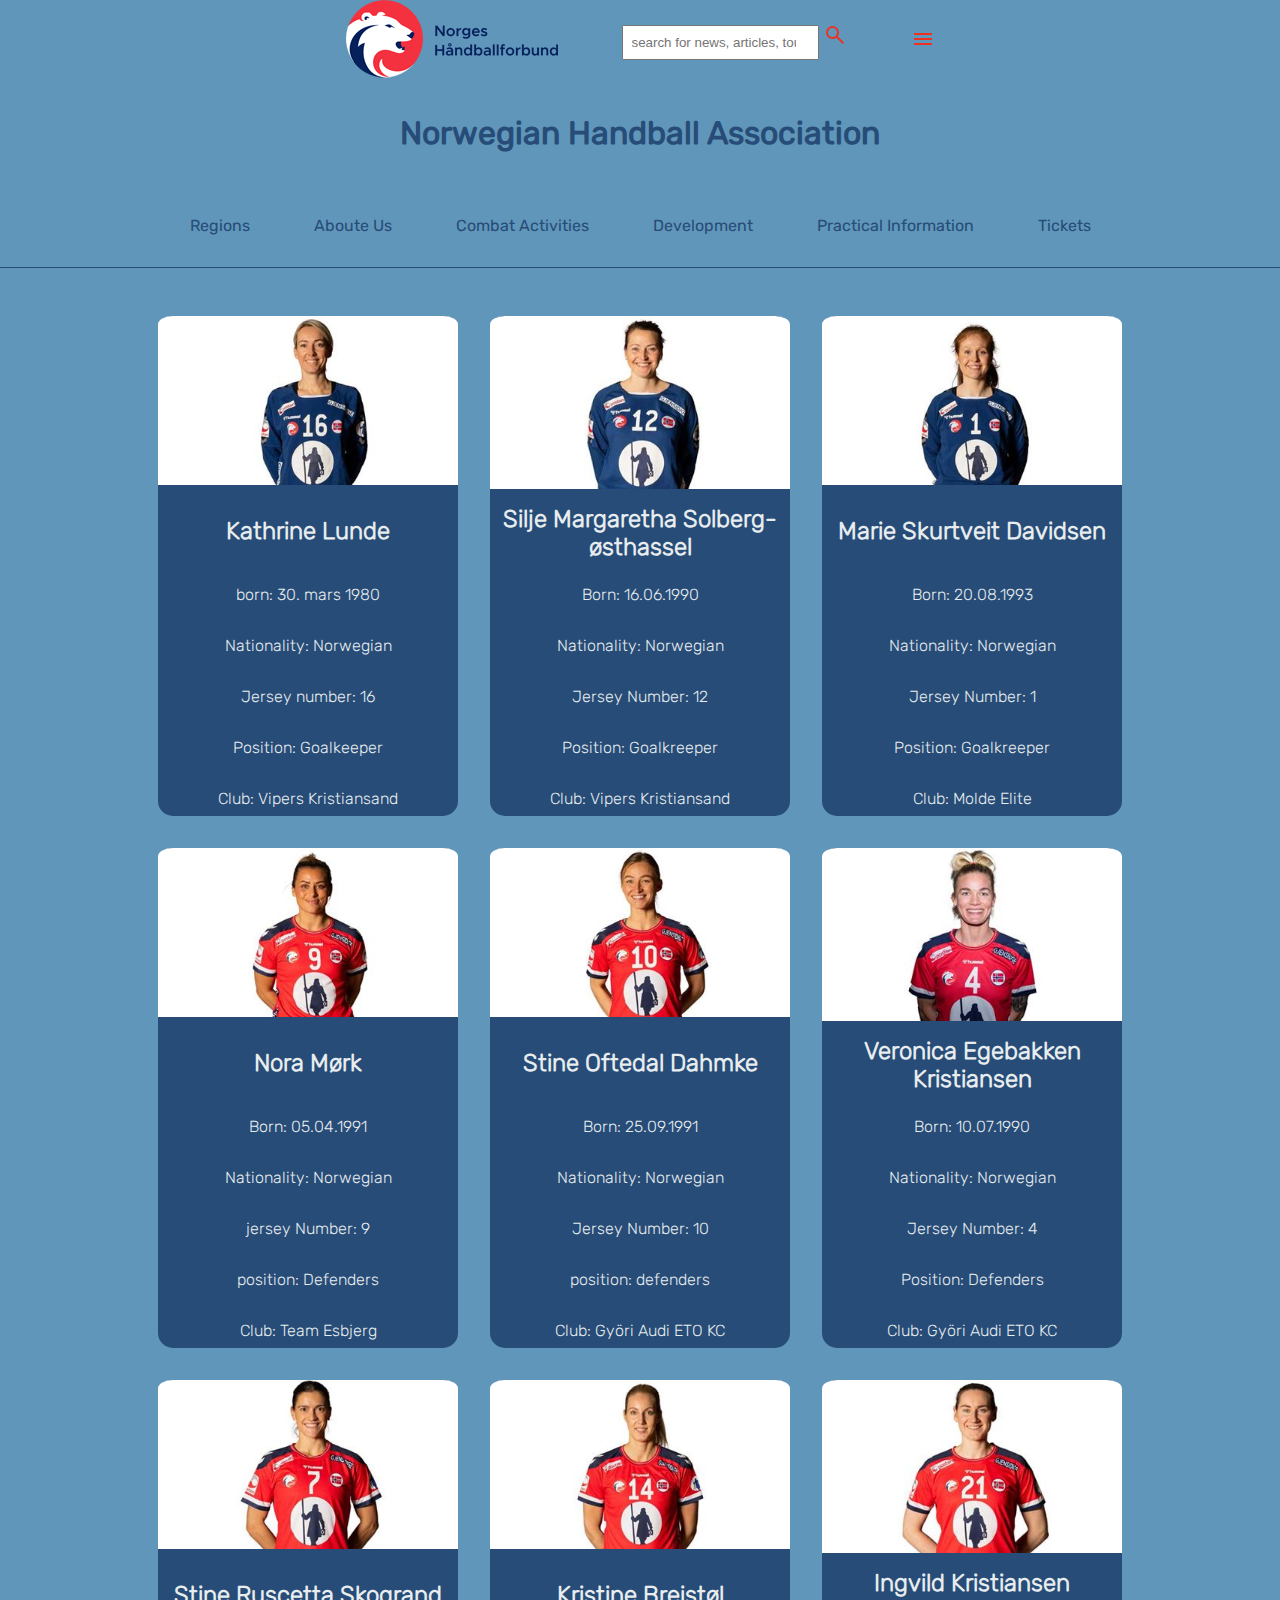
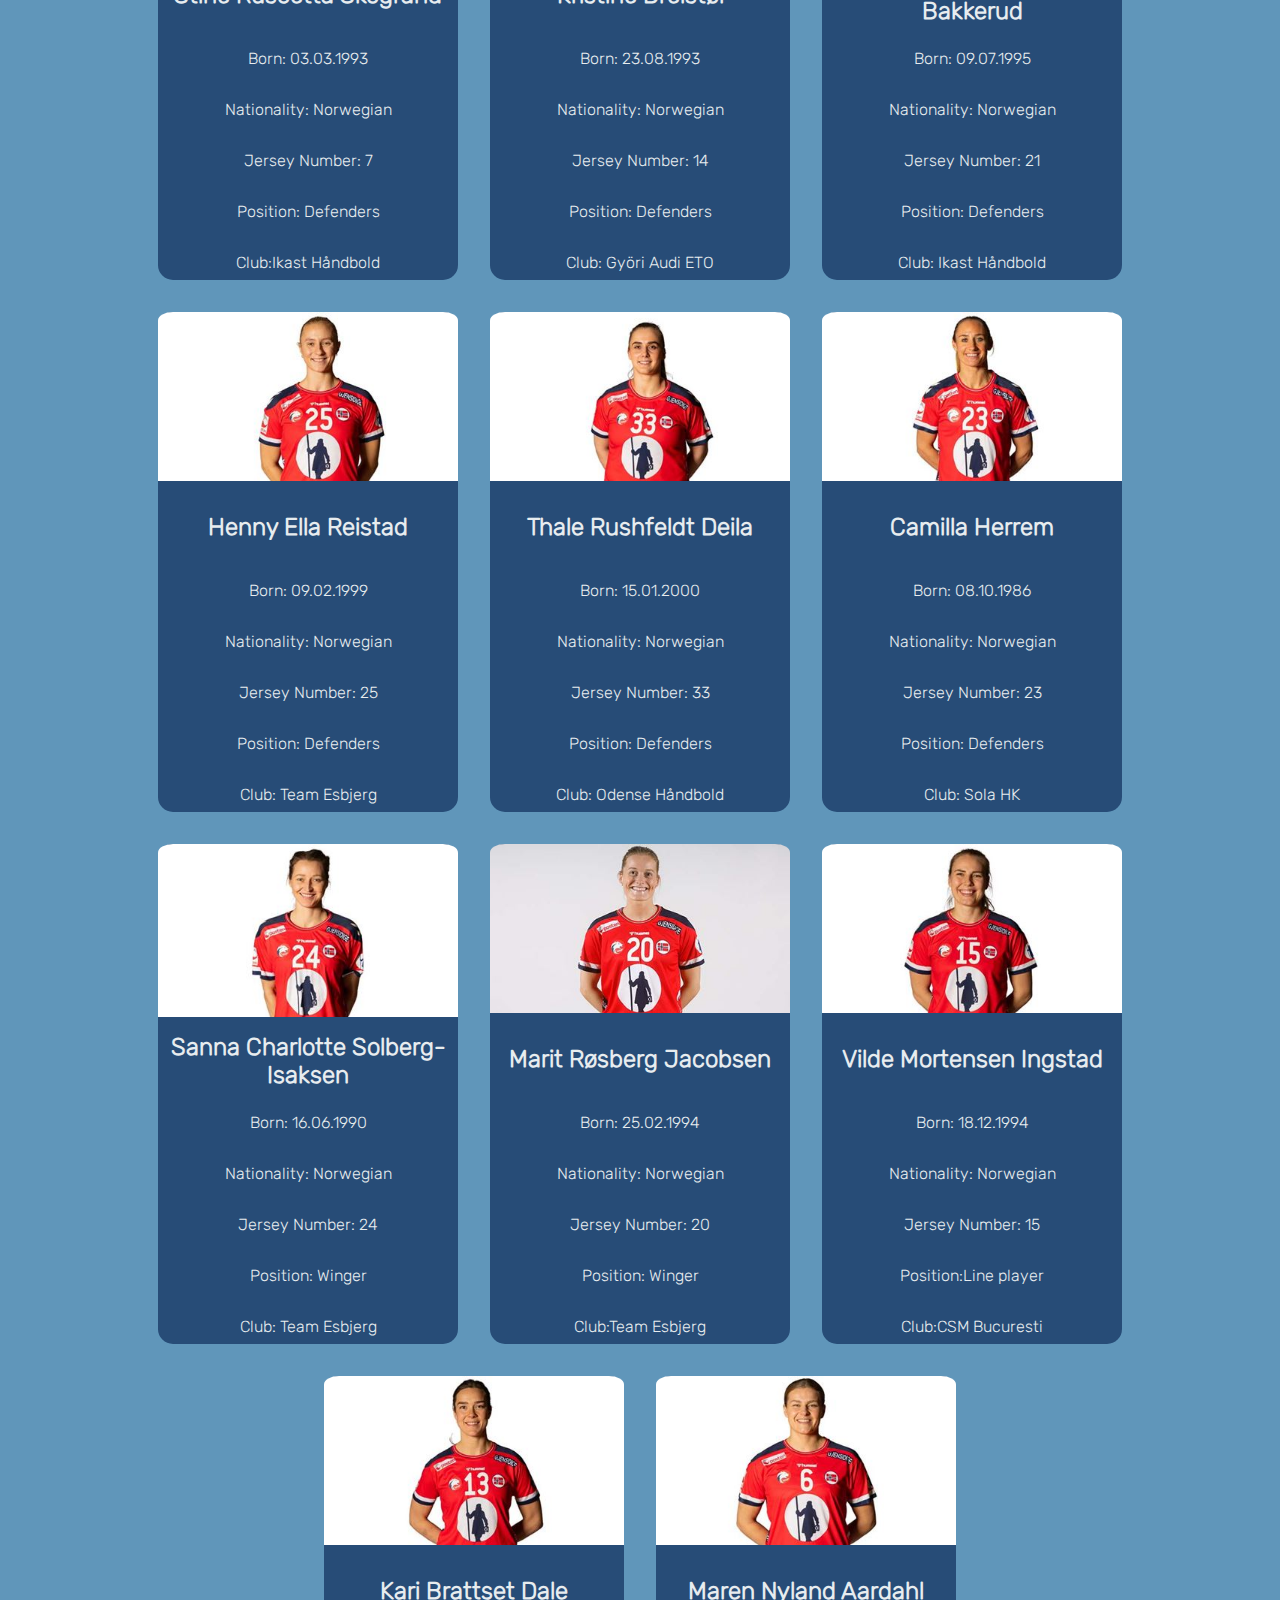
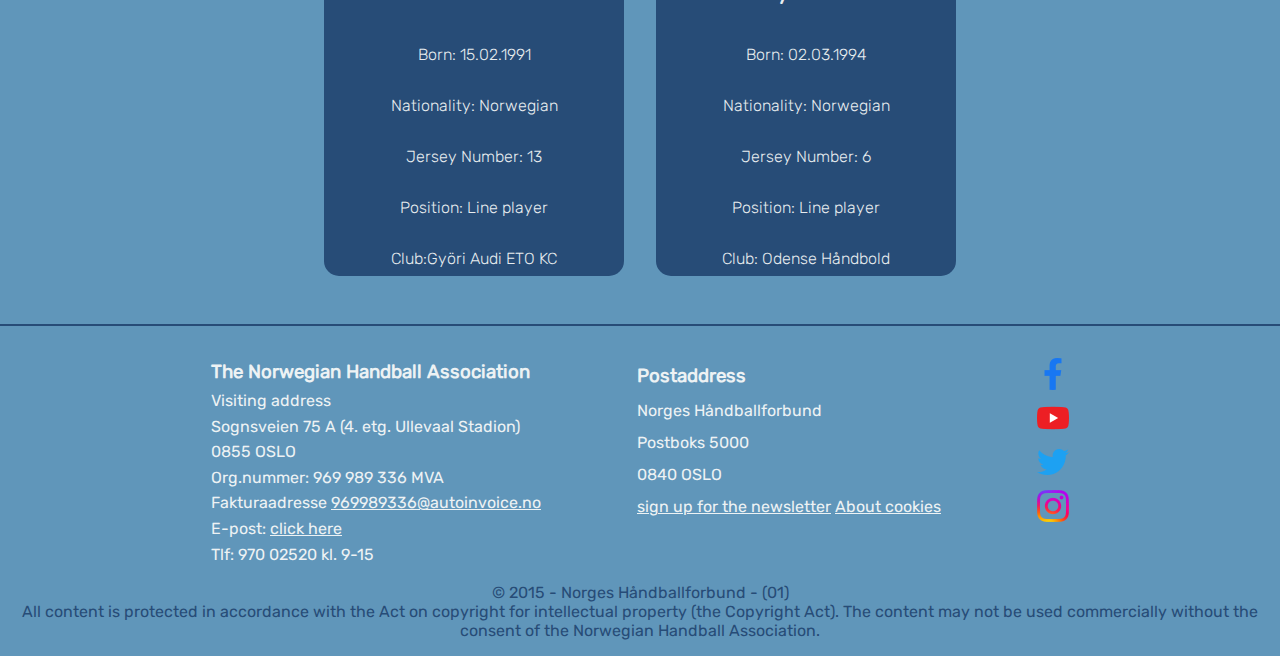
==== index.html @ 38b1ca00 "creating footer to html and css" ====
<!DOCTYPE html>
<html lang="en">
<head>
    <meta charset="UTF-8">
    <meta name="viewport" content="width=device-width, initial-scale=1.0">
    <link rel="stylesheet" href="./src/css/reset.css">
    <link rel="stylesheet" href="./src/css/variables.css">
    <link rel="stylesheet" href="./src/css/header.css">
    <link rel="stylesheet" href="./src/css/style.css">
    <link rel="stylesheet" href="./src/css/footer.css">
    <link rel="stylesheet" href="./src/css/final-standing.css">
    <title>Individual Assignment 2</title>
</head>
<body>
    <header>
        <div class="header__logo-searchbar">
            <div class="header__logo">
                <a href="#"><img class="header__logo" src="./src/assets/images/logonhf.png" alt="hna logo"></a>
            </div>

            <form action="" class="header__searchbar-container">
                <label for="main-searchbar"></label>
                <input class="header__searchbar" type="search" id="main-searchbar" name="main-searchbar" placeholder="search for news, articles, tournaments, clubs and teams">

                <span class="header__search-icon">
                    <img src="./src/assets/icons/search_icon.svg" alt="search icon">
                </span>
            </form>

            

            <nav>
                <div class="header_menu-icon-small-sreen">
                    <img src="./src/assets/icons/menu_icon.svg" alt="menu icon">
                    <ul></ul>
                </div>
            </nav>
        </div>
        

        <h1>Norwegian Handball Association</h1>

        <nav>
            <ul class="header__nav-list">
                <li class="header__nav-items"><a href="#">Regions</a></li>
                <li class="header__nav-items"><a href="#">Aboute Us</a></li>
                <li class="header__nav-items"><a href="#">Combat Activities</a></li>
                <li class="header__nav-items"><a href="#">Development</a></li>
                <li class="header__nav-items"><a href="#">Practical Information</a></li>
                <li class="header__nav-items"><a href="#">Tickets</a></li>
            </ul>
        </nav>

       
    </header>

    <main>

        <section class="card-container">

            <div class="card">
                <img src="./src/assets/images/2023-katrine-lunde.jpg" alt="image of Lunde">
                <h2 class="card-title">Kathrine Lunde</h2>
                <p>born: 30. mars 1980</p>
                <p>Nationality: Norwegian</p>
                <p>Jersey number: 16</p>
                <p>Position: Goalkeeper</p>
                <p>Club: Vipers Kristiansand</p>
            </div>
    
            <div class="card">
                <img src="./src/assets/images/2023-silje-solberg-osthassel.jpg" alt="image of Solberg-Osthassel">
                <h2 class="card-title-long">Silje Margaretha Solberg-østhassel</h2>
                <p>Born: 16.06.1990</p>
                <p>Nationality: Norwegian</p>
                <p>Jersey Number: 12</p>
                <p>Position: Goalkreeper</p>
                <p>Club: Vipers Kristiansand</p>
            </div>
    
            <div class="card">
                <img src="./src/assets/images/2023-marie-davidsen.jpg" alt="image of Davidsen">
                <h2 class="card-title">Marie Skurtveit Davidsen</h2>
                <p>Born: 20.08.1993</p>
                <p>Nationality: Norwegian</p>
                <p>Jersey Number: 1</p>
                <p>Position: Goalkreeper</p>
                <p>Club: Molde Elite</p>
            </div>
    
            <div class="card">
                <img src="./src/assets/images/2023-nora-mork.jpg" alt="image of Mork">
                <h2 class="card-title">Nora Mørk</h2>
                <p>Born: 05.04.1991</p>
                <p>Nationality: Norwegian</p>
                <p>jersey Number: 9</p>
                <p>position: Defenders</p>
                <p>Club: Team Esbjerg</p>
            </div>
    
            <div class="card">
                <img src="./src/assets/images/2023-stine-bredal-oftedal.jpg" alt="image of Dahmke">
                <h2 class="card-title">Stine Oftedal Dahmke</h2>
                <p>Born: 25.09.1991</p>
                <p>Nationality: Norwegian</p>
                <p>Jersey Number: 10</p>
                <p>position: defenders</p>
                <p>Club: Györi Audi ETO KC</p>
            </div>
    
            <div class="card">
                <img src="./src/assets/images/2024-veronica-kristiansen-lks.jpg" alt="image of Kristiansen">
                <h2 class="card-title-long">Veronica Egebakken Kristiansen</h2>
                <p>Born: 10.07.1990</p>
                <p>Nationality: Norwegian</p>
                <p>Jersey Number: 4</p>
                <p>Position: Defenders</p>
                <p>Club: Györi Audi ETO KC</p>
            </div>
    
            <div class="card">
                <img src="./src/assets/images/2023-stine-skogrand.jpg" alt="image of Skogrand">
                <h2 class="card-title">Stine Ruscetta Skogrand</h2>
                <p>Born: 03.03.1993</p>
                <p>Nationality: Norwegian</p>
                <p>Jersey Number: 7</p>
                <p>Position: Defenders</p>
                <p>Club:Ikast Håndbold</p>
            </div>
    
            <div class="card">
                <img src="./src/assets/images/2023-kristine-breistol.jpg" alt="imgage of Breistøl">
                <h2 class="card-title">Kristine Breistøl</h2>
                <p>Born: 23.08.1993</p>
                <p>Nationality: Norwegian</p>
                <p>Jersey Number: 14</p>
                <p>Position: Defenders</p>
                <p>Club: Györi Audi ETO</p>
            </div>
    
            <div class="card">
                <img src="./src/assets/images/2023-ingvild-bakkerud.jpg" alt="image of Bakkerud">
                <h2 class="card-title-long">Ingvild Kristiansen Bakkerud</h2>
                <p>Born: 09.07.1995</p>
                <p>Nationality: Norwegian</p>
                <p>Jersey Number: 21</p>
                <p>Position: Defenders</p>
                <p>Club: Ikast Håndbold</p>
            </div>
    
            <div class="card">
                <img src="./src/assets/images/2023-henny-ella-reistad.jpg" alt="image of Reistad">
                <h2 class="card-title">Henny Ella Reistad</h2>
                <p>Born: 09.02.1999</p>
                <p>Nationality: Norwegian</p>
                <p>Jersey Number: 25</p>
                <p>Position: Defenders</p>
                <p>Club: Team Esbjerg</p>
            </div>
    
            <div class="card">
                <img src="./src/assets/images/2023-thale-rushfeldt-deila.jpg" alt="image of Deila">
                <h2 class="card-title">Thale Rushfeldt Deila</h2>
                <p>Born: 15.01.2000</p>
                <p>Nationality: Norwegian</p>
                <p>Jersey Number: 33</p>
                <p>Position: Defenders</p>
                <p>Club: Odense Håndbold</p>
            </div>
    
            <div class="card">
                <img src="./src/assets/images/2023-camilla-herrem.jpg" alt="image of Herrem">
                <h2 class="card-title">Camilla Herrem</h2>
                <p>Born: 08.10.1986</p>
                <p>Nationality: Norwegian</p>
                <p>Jersey Number: 23</p>
                <p>Position: Defenders</p>
                <p>Club: Sola HK</p>
            </div>
    
            <div class="card">
                <img src="./src/assets/images/2023-sanna-solberg-isaksen.jpg" alt="image of Solberg-Isaksen">
                <h2 class="card-title-long">Sanna Charlotte Solberg-Isaksen</h2>
                <p>Born: 16.06.1990</p>
                <p>Nationality: Norwegian</p>
                <p>Jersey Number: 24</p>
                <p>Position: Winger</p>
                <p>Club: Team Esbjerg</p>
            </div>
    
            <div class="card">
                <img src="./src/assets/images/2023-marit-rosberg-jacobsen.jpg" alt="image of Jacobsen">
                <h2 class="card-title">Marit Røsberg Jacobsen</h2>
                <p>Born: 25.02.1994</p>
                <p>Nationality: Norwegian</p>
                <p>Jersey Number: 20</p>
                <p>Position: Winger</p>
                <p>Club:Team Esbjerg</p>
            </div>
    
            <div class="card">
                <img src="./src/assets/images/2023-vilde-mortensen-ingstad.jpg" alt="image of Ingstad">
                <h2 class="card-title">Vilde Mortensen Ingstad</h2>
                <p>Born: 18.12.1994</p>
                <p>Nationality: Norwegian</p>
                <p>Jersey Number: 15</p>
                <p>Position:Line player</p>
                <p>Club:CSM Bucuresti</p>
            </div>
    
            <div class="card">
                <img src="./src/assets/images/2023-kari-brattset-dale.jpg" alt="image of Dale">
                <h2 class="card-title">Kari Brattset Dale</h2>
                <p>Born: 15.02.1991</p>
                <p>Nationality: Norwegian</p>
                <p>Jersey Number: 13</p>
                <p>Position: Line player</p>
                <p>Club:Györi Audi ETO KC</p>
            </div>
    
            <div class="card">
                <img src="./src/assets/images/2023-maren-aardahl.jpg" alt="image of Aardahl">
                <h2 class="card-title">Maren Nyland Aardahl</h2>
                <p>Born: 02.03.1994</p>
                <p>Nationality: Norwegian</p>
                <p>Jersey Number: 6</p>
                <p>Position: Line player</p>
                <p>Club: Odense Håndbold</p>
            </div>
        </section>
    </main>

    <footer>
        <div class="footer__container">
            <section class="footer__address">
            <h3>The Norwegian Handball Association</h3>
            <p>Visiting address</p>
            <p>Sognsveien 75 A (4. etg. Ullevaal Stadion)</p>
            <p>0855 OSLO</p>
            <p>Org.nummer: 969 989 336 MVA</p>
            <p>Fakturaadresse <a href="#">969989336@autoinvoice.no</a></p>
            <p>E-post: <a href="mailto:">click here</a></p>
            <p>Tlf: 970 02520 kl. 9-15</p>
        </section>

        <section class="footer__post-address">
            <h3>Postaddress</h3>
            <p>Norges Håndballforbund</p>
            <p>Postboks 5000</p>
            <p>0840  OSLO</p>
            <a href="#">sign up for the newsletter</a>
            <a href="#">About cookies</a>
        </section>

        <section class="footer__social-media-icons">
            <a href="#"><img src="./src/assets/icons/facebook_icon.png" alt="facebook icon"></a>
            <a href="#"><img src="./src/assets/icons/youtube_icon.png" alt="youtube icon"></a>
            <a href="#"><img src="./src/assets/icons/twitter_bird_icon.png" alt="twitter icon"></a>
            <a href="#"><img src="./src/assets/icons/instagram_icon.png" alt="instagram icon"></a>
        </section>
        </div>
        <section class="footer__copyright">
            <p>&copy; 2015 - Norges Håndballforbund - (01)</p>
            <p>All content is protected in accordance with the Act on copyright for intellectual property (the Copyright Act). The content may not be used commercially without the consent of the Norwegian Handball Association.</p>
        </section>
    </footer>
    
</body>
</html>
---- src/css/variables.css ----
:root {
    --light-font-family: Rubik-Light;
    --regular-font-family: Rubik-Regular;
    --bold-font-family: Rubik-Bold;
    --black-font-family: Rubik-Black;
    --black-italic-font-family: Rubik-BlackItalic;

    --sizing-x-small:0.5rem;
    --sizing-small: 1rem;
    --sizing-medium: 2rem;
    --sizing-large: 4rem;
    --sizing-x-large: 6rem;

    --pimray-background-color: #6096BA;
    --secondary-background-color:#274C77 ;

    --primary-color: #EDF2F4;
    --secondary-color: #E7ECEF;
    --third-color: #274C77;
}

@font-face {
    font-family: Rubik-Light;
    src: url(../assets/font/Rubik-Light.ttf);
}

@font-face {
    font-family: Rubik-Regular;
    src: url(../assets/font/Rubik-Regular.ttf);
}

@font-face {
    font-family: Rubik-Bold;
    src: url(../assets/font/Rubik-Bold.ttf);
}

@font-face {
    font-family: Rubik-Black;
    src: url(../assets/font/Rubik-Black.ttf);
}

@font-face {
    font-family: Rubik-BlackItalic;
    src: url(../assets/font/Rubik-BlackItalic.ttf);
}
---- src/css/header.css ----
header {
    width: 100%;
    /* height: ; */

    /* margin-top: var(--sizing-medium); */
    border-bottom: 1px solid var(--secondary-background-color);

    display: flex;
    flex-direction: column;
    align-items: center;
    gap: var(--sizing-medium);

    font-family: var(--regular-font-family);
    color: var(--third-color);
}

.header__logo-searchbar {
    display: flex;
    justify-content: flex-end;
    align-items: center;
    gap: 4rem;
}

.header__searchbar {
    padding: var(--sizing-x-small);
    width: 100;
}


.header__nav-list {
    display: flex;
    gap: var(--sizing-large);

   list-style: none;
   padding: var(--sizing-medium);
   
}

.header__nav-list a{
    text-decoration: none;
    color: var(--third-color);
}

.header__nav-list a:hover{
    font-family: var(--bold-font-family);
    border-top: 2px solid  red;
}
---- src/css/style.css ----
body {
    width: 100%;
    height: 100vh;
    background-color: var(--pimray-background-color);
}

.card-container {
    margin: var(--sizing-small);
    padding: var(--sizing-medium);

    display: flex;
    flex-wrap: wrap;
    gap: var(--sizing-medium);
    justify-content: center;
    align-items: center;
}

.card {
    width: 300px;
    height: 500px;
    border-radius: 15px;
    background-color: var(--secondary-background-color);
    color: var(--secondary-color);
    font-family: var(--light-font-family);

    display: flex;
    flex-direction: column;
    align-items: center;
    gap: var(--sizing-small);
}

.card img {
    width: 300px;
    height: 200px;
    object-fit: cover;
    object-position:center;
    border-radius: 5% 5% 0 0;
}

.card > p{
    padding: var(--sizing-x-small);
}

.card-title {
    text-align: center;
    padding: var(--sizing-small);
}

.card-title-long {
    text-align: center;
}

.card:hover {
    list-style: none;
    cursor: pointer;    
}
---- src/css/footer.css ----
footer {
    font-family: var(--regular-font-family);
    color: var(--primary-color);
    border-top: 2px solid var(--third-color);
    padding-top: var(--sizing-medium);
}

.footer__container {
    display: flex;
    justify-content: center;
    gap: var(--sizing-x-large);
}

.footer__address {
    line-height: 1.6;
}

.footer__address a {
    color: var(--primary-color);
}

.footer__post-address {
    line-height: 2;
}

.footer__post-address a{
    color: var(--primary-color);
}

.footer__social-media-icons {
    display: flex;
    flex-direction: column;
    gap: var(--sizing-x-small);
}

.footer__copyright{
    text-align: center;
    padding: var(--sizing-small);
    margin-bottom: var(--sizing-medium);
    color: var(--third-color);
}
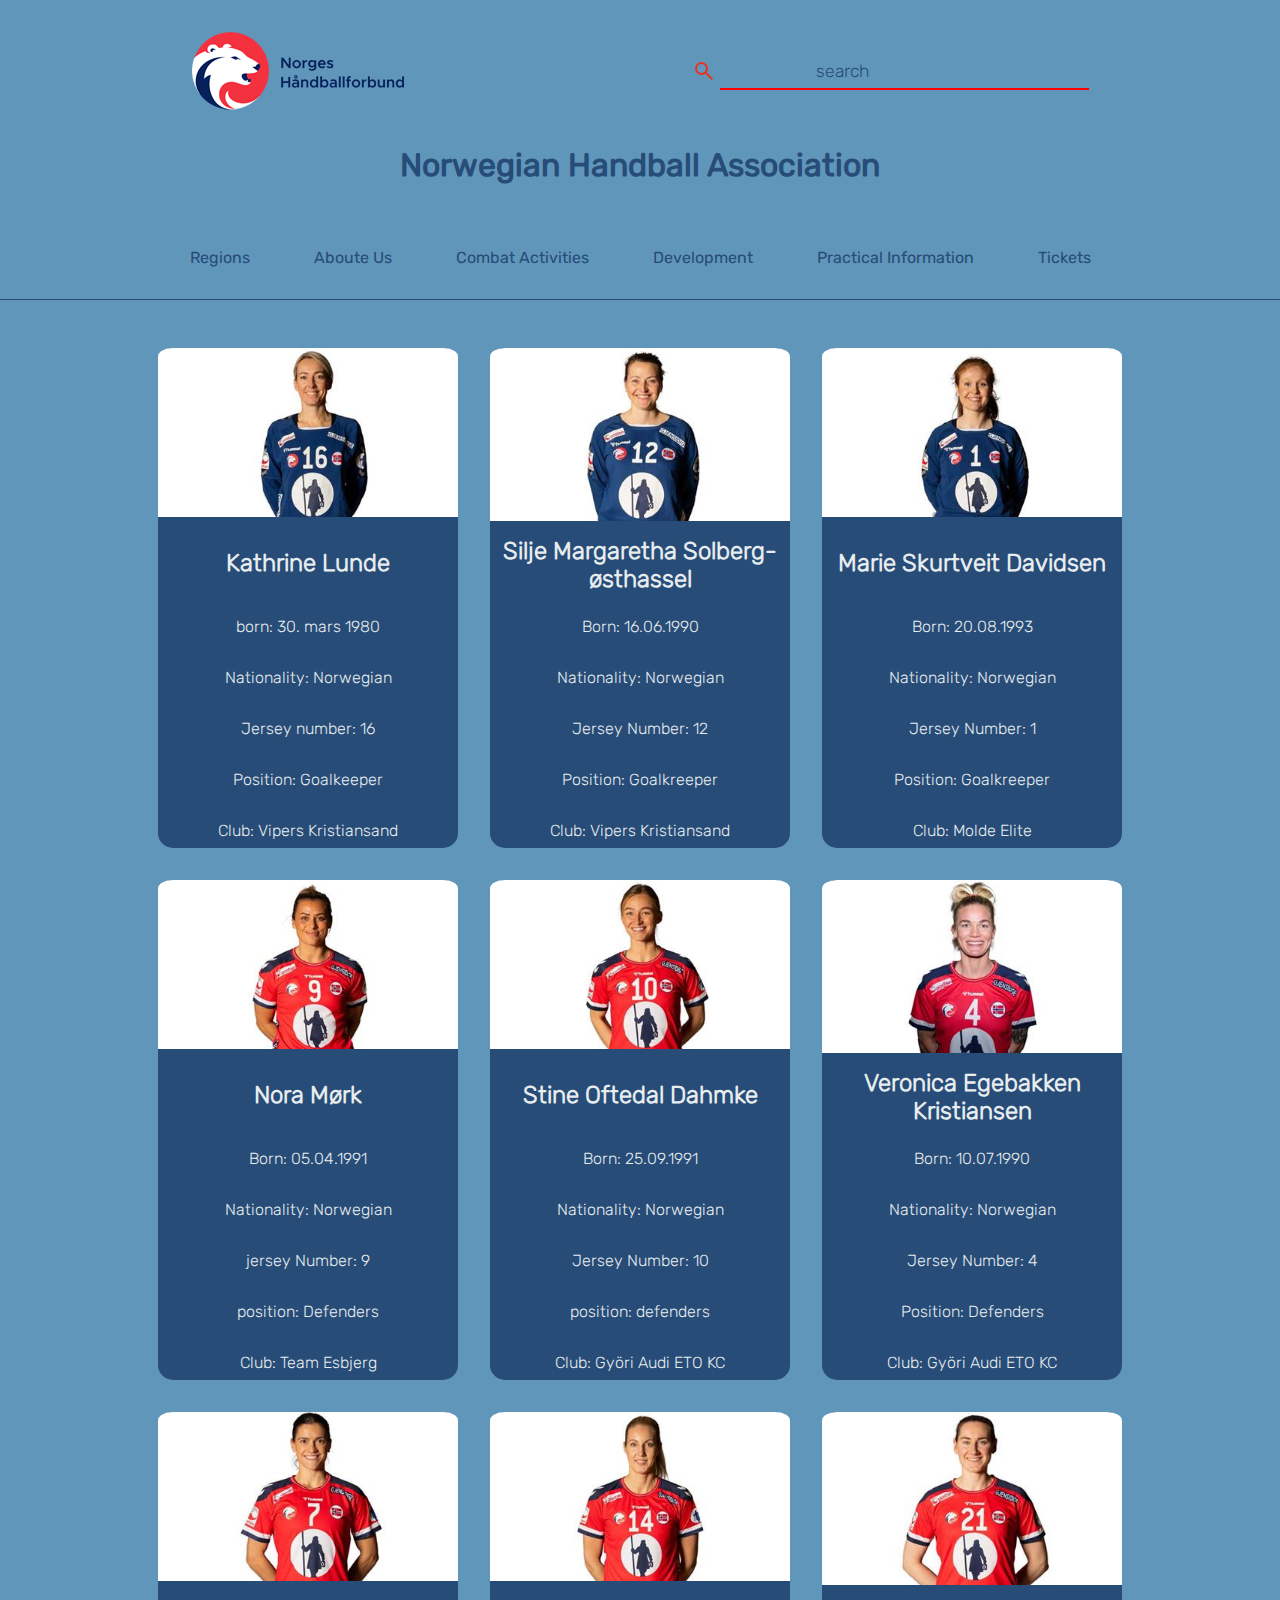
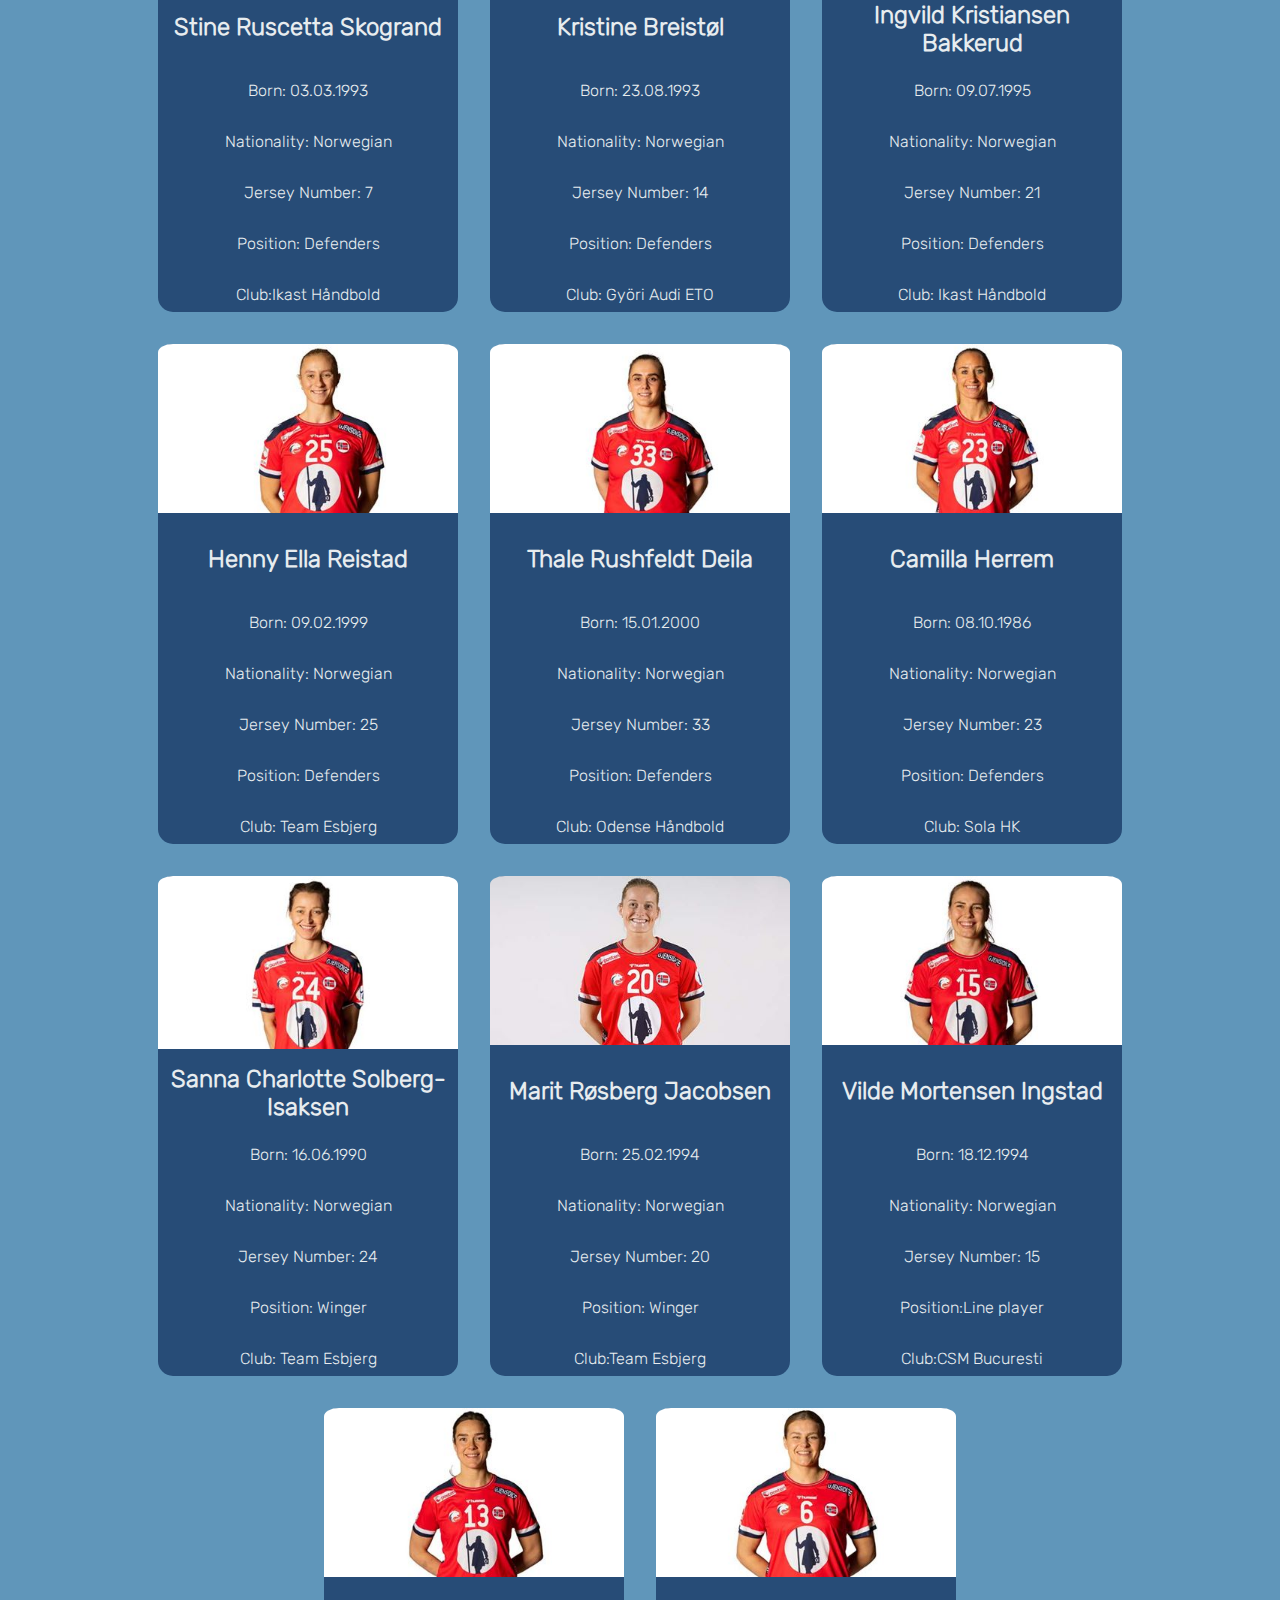
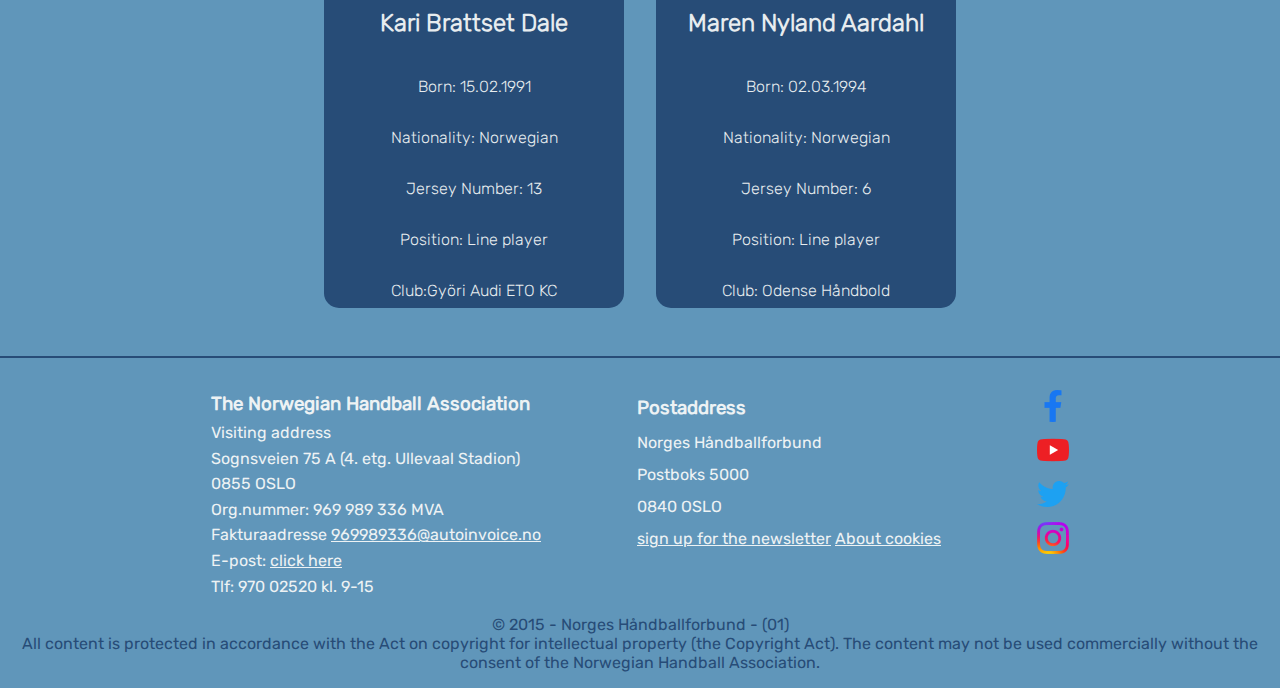
==== commit 7865eadc: "adding and finishing media query to css header and footer." ====
--- a/index.html
+++ b/index.html
@@ -14,27 +14,25 @@
 <body>
     <header>
         <div class="header__logo-searchbar">
-            <div class="header__logo">
+            <div class="header__hna-logo">
                 <a href="#"><img class="header__logo" src="./src/assets/images/logonhf.png" alt="hna logo"></a>
             </div>
-
-            <form action="" class="header__searchbar-container">
-                <label for="main-searchbar"></label>
-                <input class="header__searchbar" type="search" id="main-searchbar" name="main-searchbar" placeholder="search for news, articles, tournaments, clubs and teams">
-
-                <span class="header__search-icon">
-                    <img src="./src/assets/icons/search_icon.svg" alt="search icon">
-                </span>
-            </form>
-
-            
-
-            <nav>
+                
+            <nav class="header__navbar-small-screen">
                 <div class="header_menu-icon-small-sreen">
                     <img src="./src/assets/icons/menu_icon.svg" alt="menu icon">
                     <ul></ul>
                 </div>
             </nav>
+            
+            <form action="" class="header__searchbar-container">
+                <button class="header__search-icon">
+                     <img src="./src/assets/icons/search_icon.svg" alt="search icon">
+                </button>
+
+                <label for="main-searchbar"></label>
+                <input class="header__searchbar" type="search" id="main-searchbar" name="main-searchbar" placeholder="search">
+            </form>
         </div>
         
 
--- a/src/css/header.css
+++ b/src/css/header.css
@@ -1,8 +1,4 @@
 header {
-    width: 100%;
-    /* height: ; */
-
-    /* margin-top: var(--sizing-medium); */
     border-bottom: 1px solid var(--secondary-background-color);
 
     display: flex;
@@ -15,17 +11,51 @@
 }
 
 .header__logo-searchbar {
+    padding-top: var(--sizing-medium);
     display: flex;
-    justify-content: flex-end;
     align-items: center;
-    gap: 4rem;
+    gap: 18rem;
+}
+
+.header__navbar-small-screen{
+    display: none;
 }
 
 .header__searchbar {
-    padding: var(--sizing-x-small);
-    width: 100;
+    padding: var(--sizing-x-small) var(--sizing-x-large);
+    background-color: var(--pimray-background-color);
+    border: none;
+    border-bottom: 2px solid red;
 }
 
+input::placeholder{
+    font-family: var(--light-font-family);
+    font-size: 1.1rem;
+    color: var(--third-color);
+}
+
+.header__searchbar:focus{
+    all: unset;
+    border-bottom: 2px solid red;
+    padding: var(--sizing-x-small) var(--sizing-x-large);
+}
+
+.header__search-icon{
+    border: none;
+    background-color: var(--pimray-background-color);
+}
+
+.header__search-icon:hover{
+    cursor: pointer;
+}
+
+.header__search-icon img {
+    margin-bottom: -6px;
+}
+
+h1 {
+    text-align: center;
+}
 
 .header__nav-list {
     display: flex;
@@ -45,3 +75,42 @@
     font-family: var(--bold-font-family);
     border-top: 2px solid  red;
 }
+
+
+@media screen and (max-width: 960px){
+
+    .header__logo-searchbar {
+        gap: 28rem;
+}
+
+    .header__navbar-small-screen {
+
+        display: block;
+}
+
+    .header__searchbar-container {
+        display: none;
+}
+
+    .header__nav-list {
+        display: none;
+}
+}
+
+@media screen and (max-width: 700px) {
+    .header__logo-searchbar {
+        gap: 16rem;
+} 
+}
+
+@media screen and (max-width:500px) {
+    .header__logo-searchbar {
+        gap: 10rem;
+} 
+}
+
+@media screen and (max-width: 390px) {
+    .header__logo-searchbar {
+        gap: 4rem;
+}
+}--- a/src/css/style.css
+++ b/src/css/style.css
@@ -53,8 +53,4 @@
 .card:hover {
     list-style: none;
     cursor: pointer;    
-}
-
-
-
-
+}--- a/src/css/footer.css
+++ b/src/css/footer.css
@@ -39,3 +39,53 @@
     margin-bottom: var(--sizing-medium);
     color: var(--third-color);
 }
+
+@media screen and (max-width: 960px){
+    .footer__container {
+        gap: var(--sizing-medium);
+}
+
+    .footer__address {
+        border-left: 1px solid var(--third-color);
+        padding-left: 1rem;
+}
+
+    .footer__post-address {
+        border-left: 1px solid var(--third-color);
+        padding-left: 1rem;
+}
+    .footer__social-media-icons {
+        border-left: 1px solid var(--third-color);
+        padding-left: 1rem;
+
+        padding-right: 1rem;
+}
+}
+
+@media screen and (max-width: 700px) {
+    .footer__container {
+        flex-direction: column;
+        align-items: center;
+}
+
+    .footer__address {
+        border: none
+    }
+
+    .footer__post-address {
+        border: none;
+        padding-right: 170px;
+    }
+
+    .footer__post-address a {
+        display: block;
+    }
+
+    .footer__social-media-icons {
+        border: none;
+        flex-direction: row;
+        justify-content: center;
+        gap: 2rem;
+        
+    }
+}
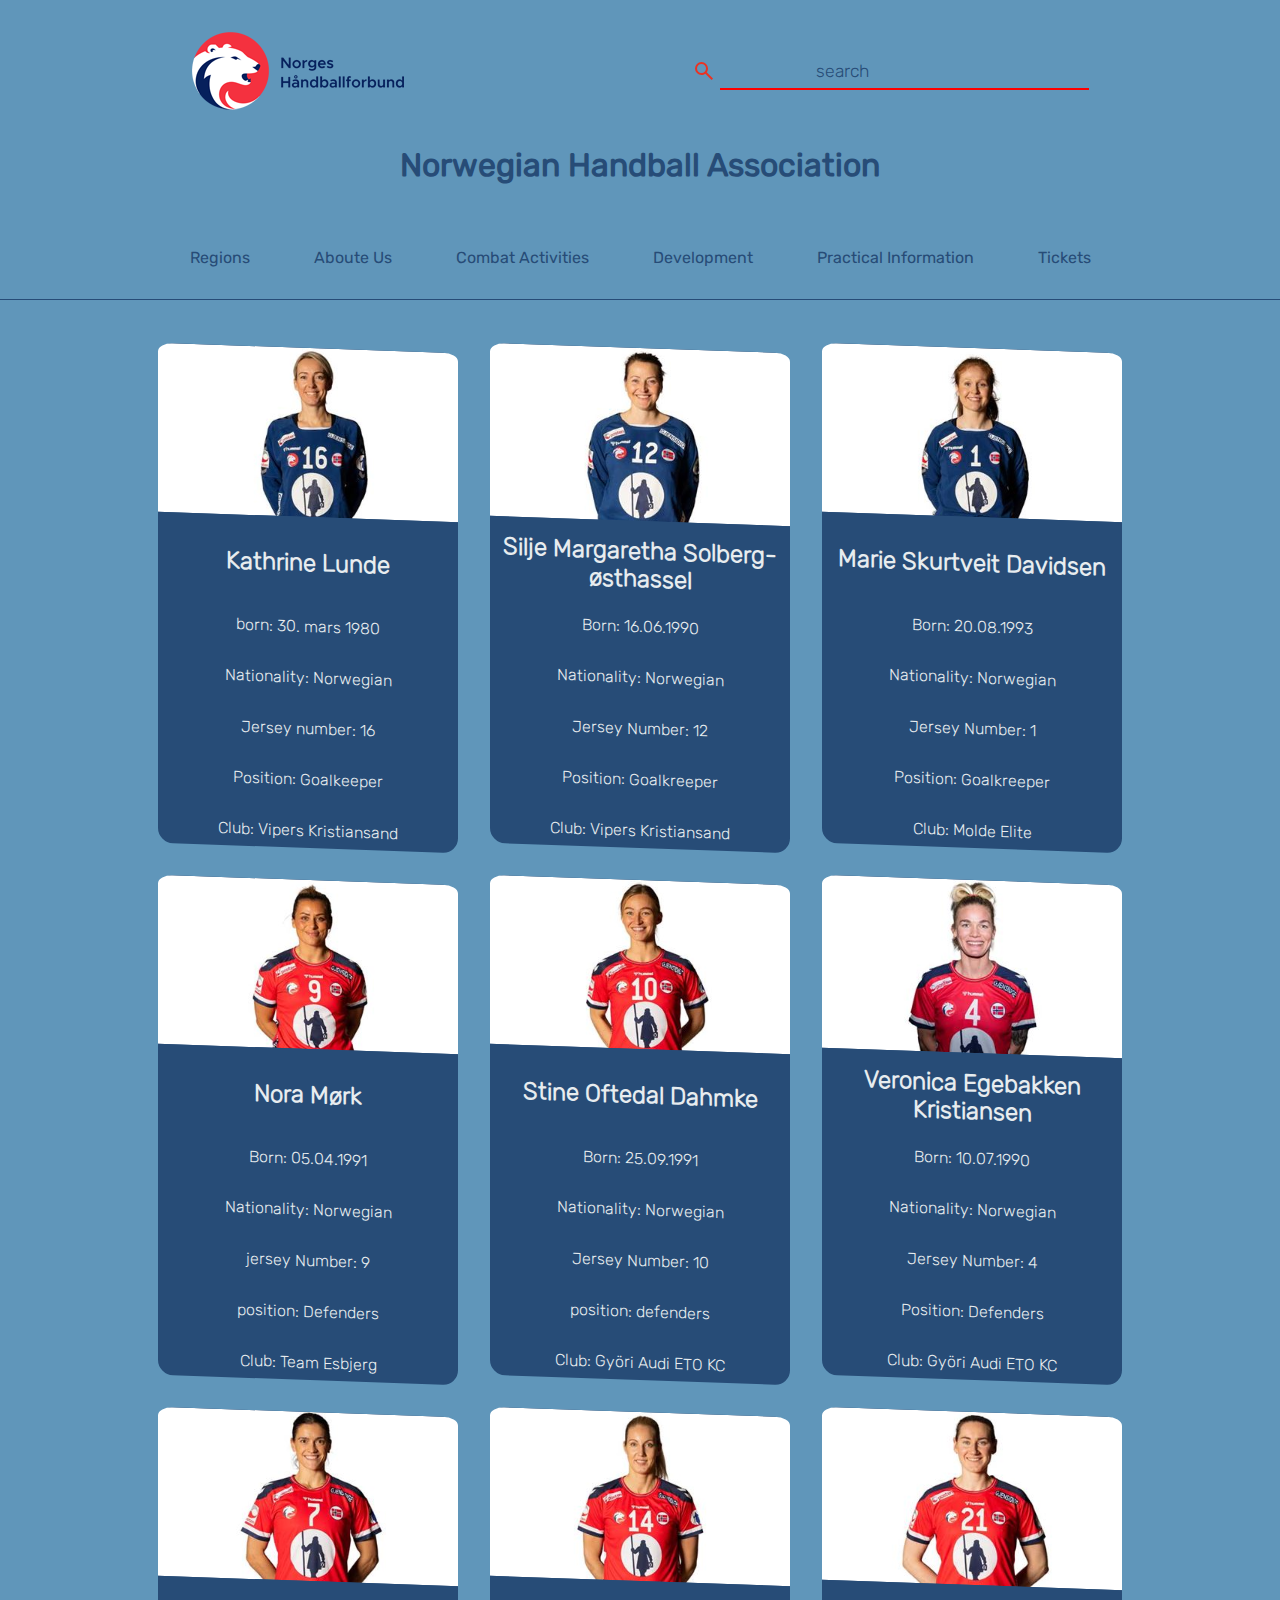
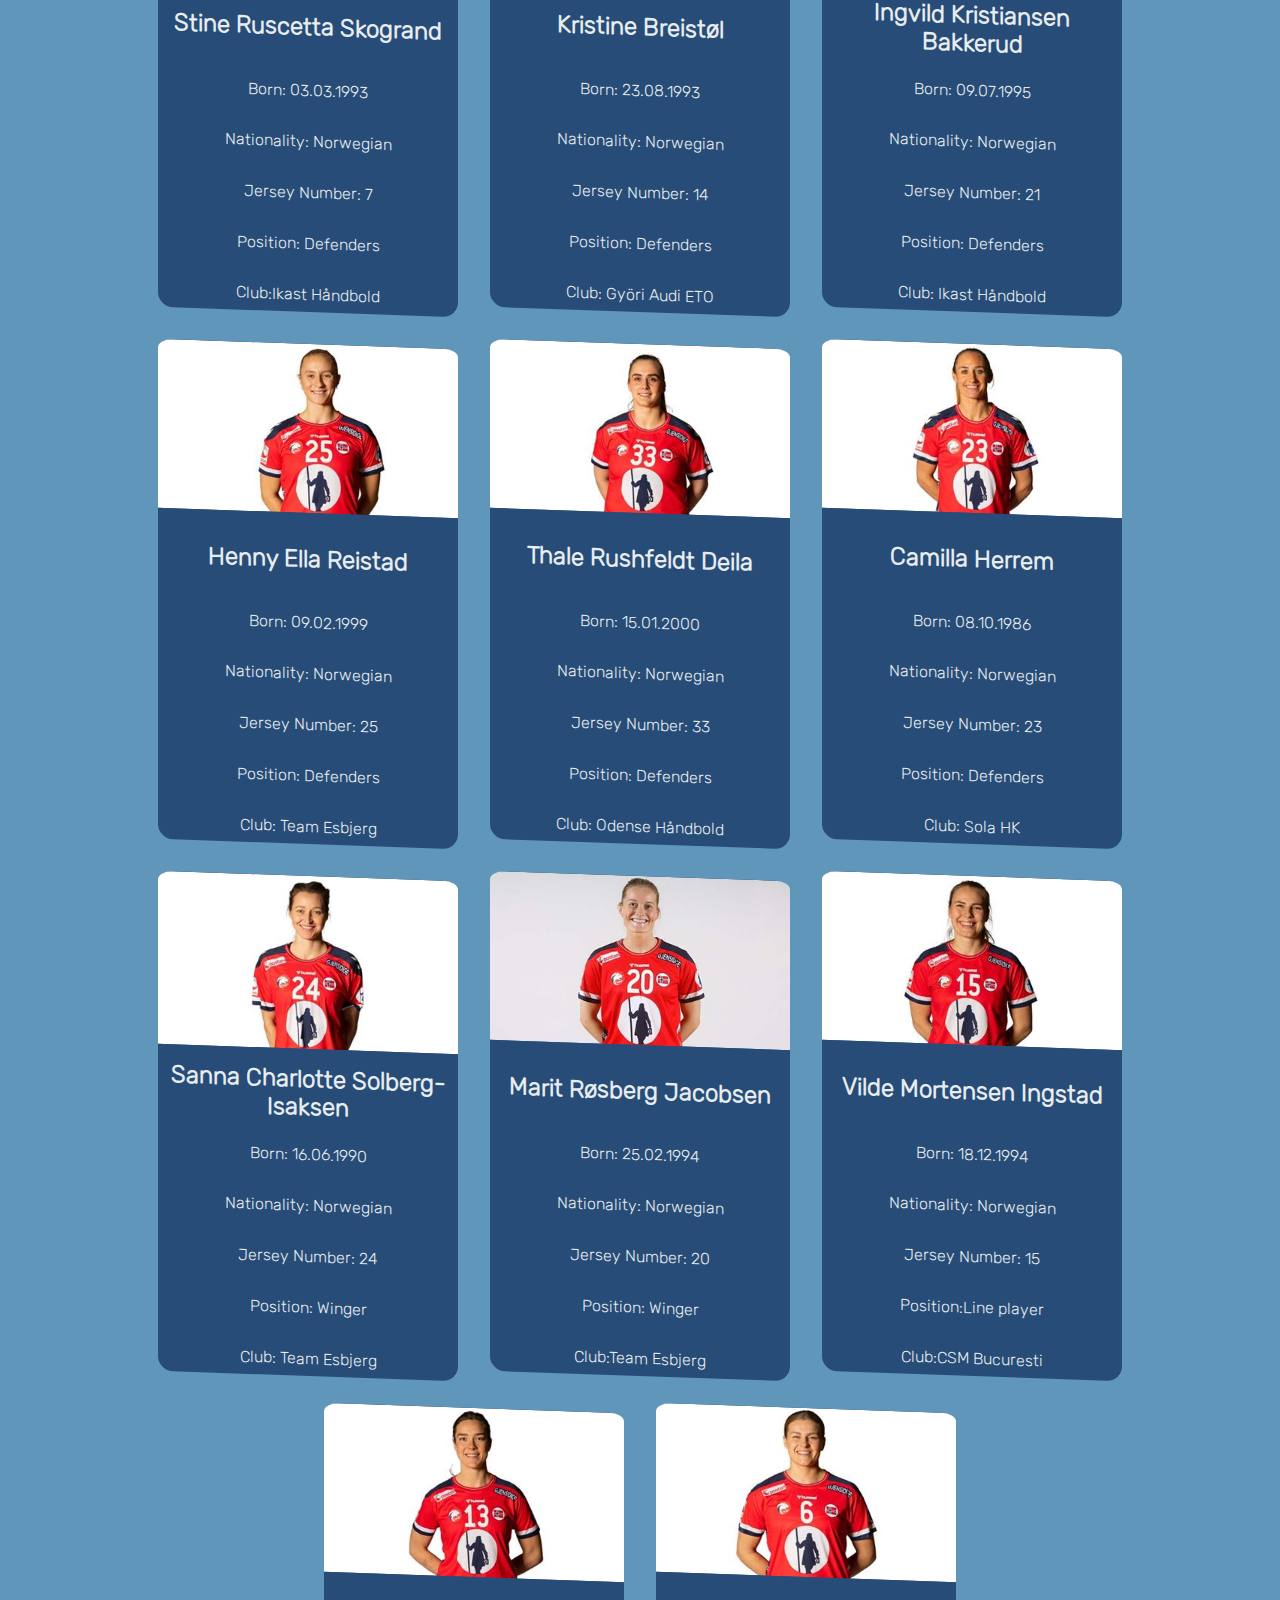
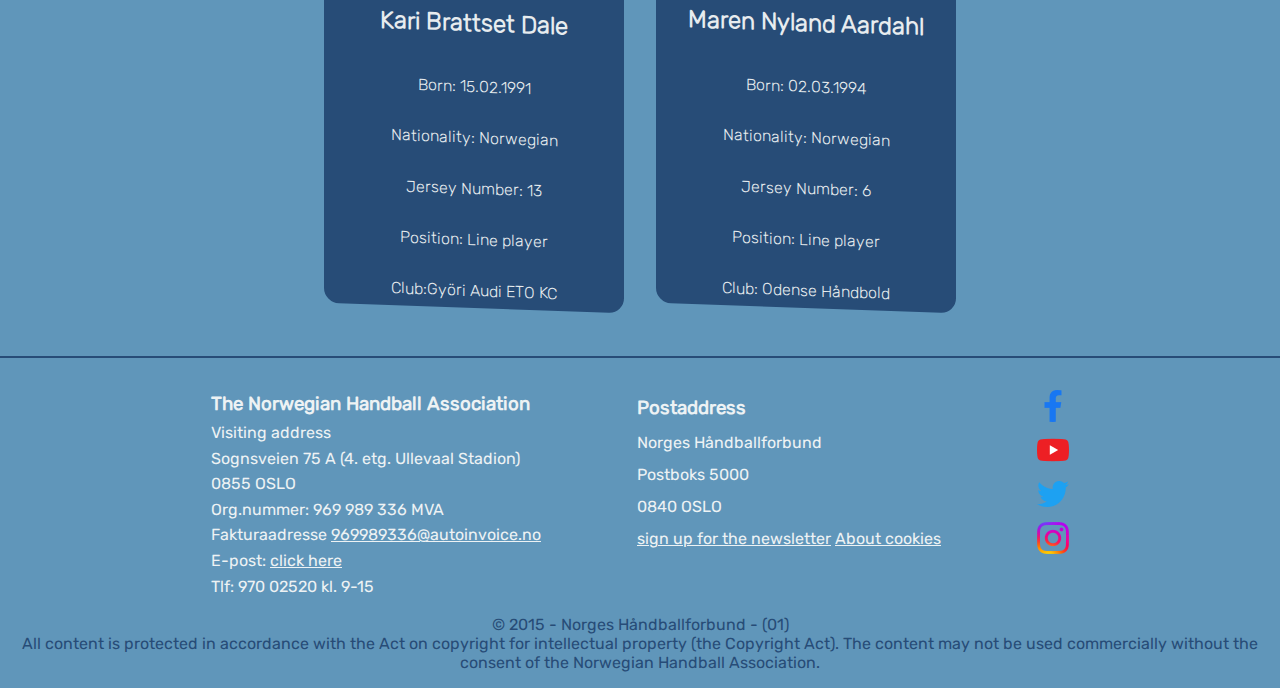
==== commit 555a15ef: "adding transform and duration to cards. changing styles in head er.css to media query" ====
--- a/index.html
+++ b/index.html
@@ -14,14 +14,25 @@
 <body>
     <header>
         <div class="header__logo-searchbar">
-            <div class="header__hna-logo">
+            <figure class="header__hna-logo">
                 <a href="#"><img class="header__logo" src="./src/assets/images/logonhf.png" alt="hna logo"></a>
-            </div>
+            </figure>
                 
             <nav class="header__navbar-small-screen">
                 <div class="header_menu-icon-small-sreen">
-                    <img src="./src/assets/icons/menu_icon.svg" alt="menu icon">
-                    <ul></ul>
+                    <figure class="menu-icon-small-screen">
+                        <img src="./src/assets/icons/menu_icon.svg" alt="menu icon">    
+                    </figure>
+                    
+                    <ul class="navlist-small-screen">
+                        <li><input class="header__searchbar-list" type="search" id="searchbar-list" name="searchbar-list" placeholder="search"></li>
+                        <li><a href="#"></a>Regions</li>
+                        <li><a href="#"></a>Aboute Us</li>
+                        <li><a href="#"></a>Combat</li>
+                        <li><a href="#"></a>Development</li>
+                        <li><a href="#"></a>Practical Information</li>
+                        <li><a href="#"></a>Tickets</li>
+                    </ul>
                 </div>
             </nav>
             
--- a/src/css/header.css
+++ b/src/css/header.css
@@ -88,6 +88,41 @@
         display: block;
 }
 
+    .navlist-small-screen {
+        list-style: none;
+}
+
+    .navlist-small-screen li:hover {
+        border-bottom: 1px solid red;
+}
+
+    .header__searchbar-list {
+        background-color: var(--pimray-background-color);
+        all: unset
+}
+
+    .header__searchbar-list input::placeholder {
+        font-family: var(--light-font-family);
+        font-size: 1rem;
+        color: var(--third-color);
+
+}
+    
+    .header_menu-icon-small-sreen {
+        position: relative;
+        display: inline-block;
+}
+
+    .header_menu-icon-small-sreen:hover {
+        background-color: #659dc2;
+        padding: 0 0.2rem;
+    }
+
+    li {
+        display: none;
+    }
+      
+
     .header__searchbar-container {
         display: none;
 }
--- a/src/css/style.css
+++ b/src/css/style.css
@@ -27,6 +27,15 @@
     flex-direction: column;
     align-items: center;
     gap: var(--sizing-small);
+
+    transform:skewY(2deg);
+    transition-duration: 300ms;
+}
+
+.card:hover {
+    transition-duration: 500ms;
+    transform: scale(1.2);
+    z-index: 1;
 }
 
 .card img {
--- a/src/css/footer.css
+++ b/src/css/footer.css
@@ -74,7 +74,7 @@
 
     .footer__post-address {
         border: none;
-        padding-right: 170px;
+        padding-right: 140px;
     }
 
     .footer__post-address a {
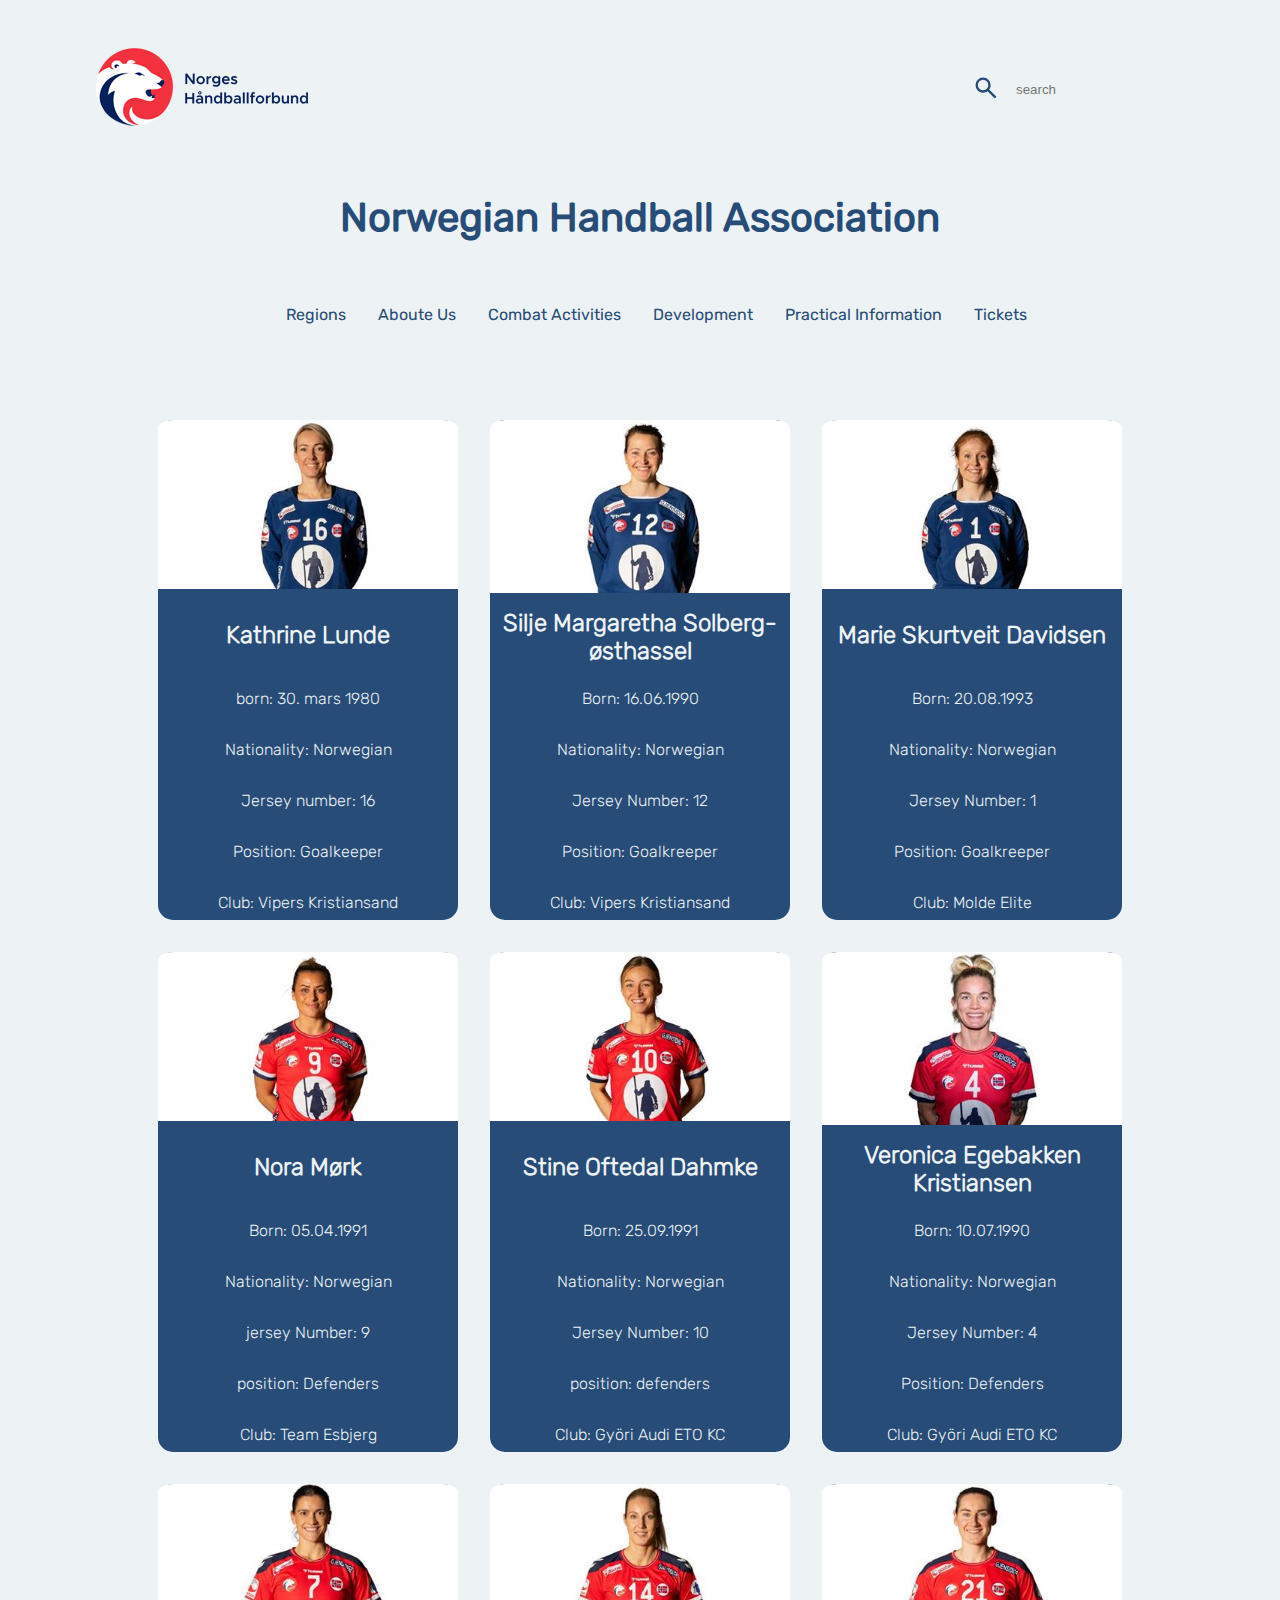
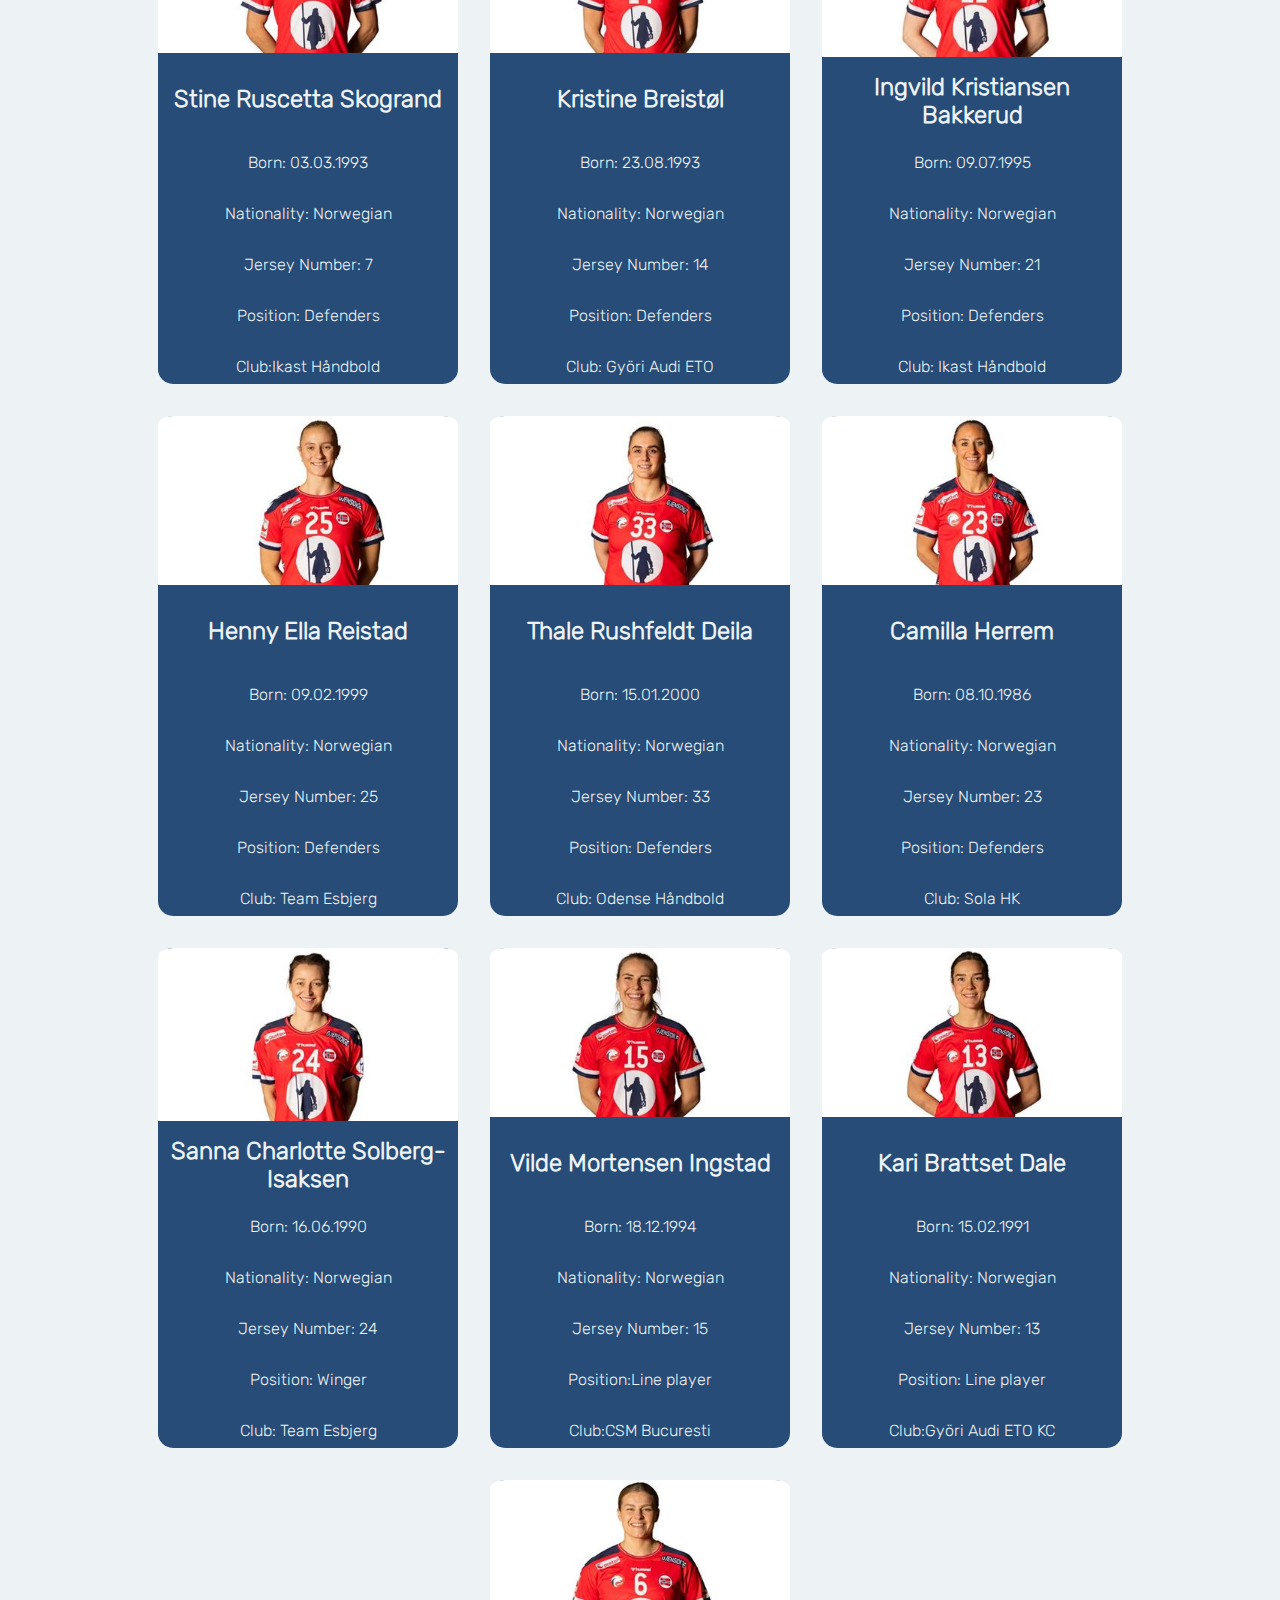
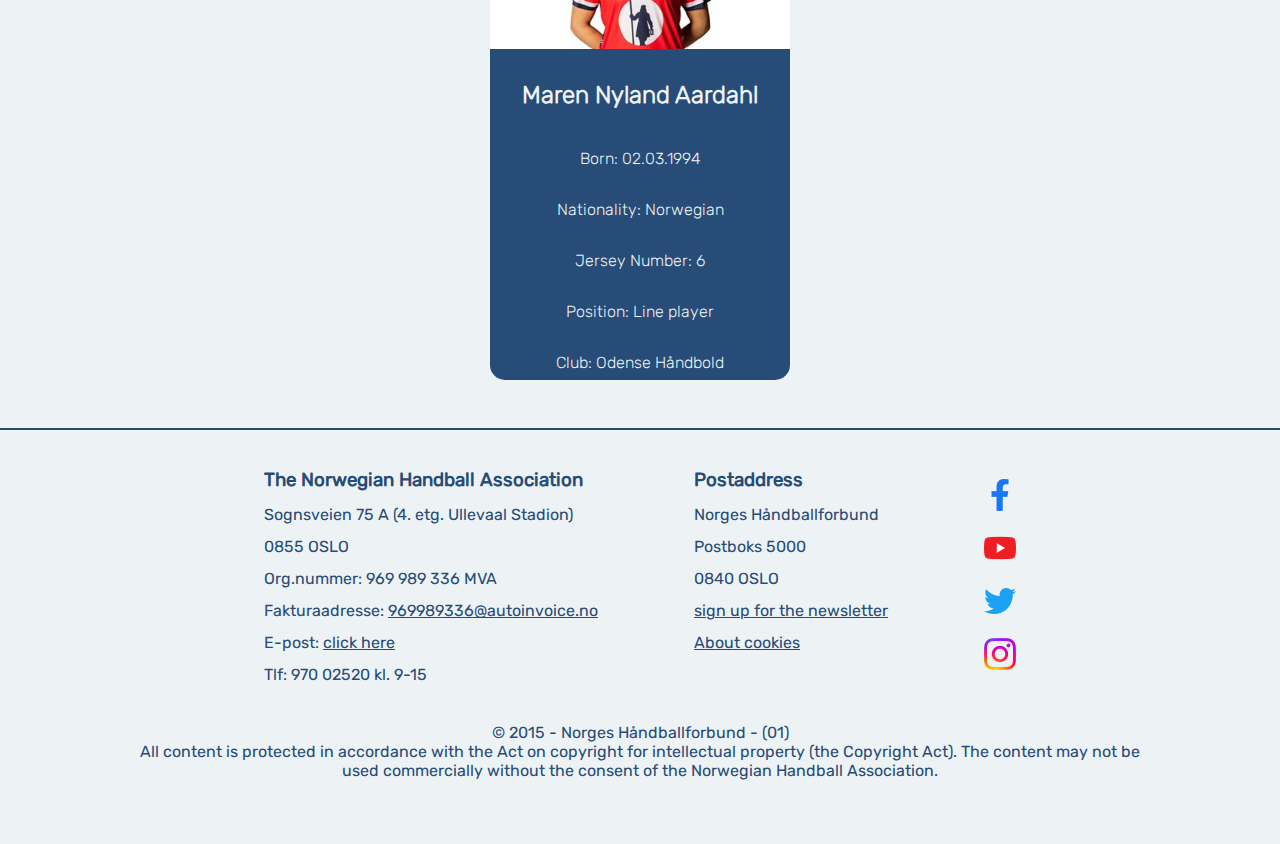
==== commit 7b94c0e9: "finished prosject. ajusted media queries for header and footer elements" ====
--- a/index.html
+++ b/index.html
@@ -1,278 +1,400 @@
 <!DOCTYPE html>
 <html lang="en">
-<head>
-    <meta charset="UTF-8">
-    <meta name="viewport" content="width=device-width, initial-scale=1.0">
-    <link rel="stylesheet" href="./src/css/reset.css">
-    <link rel="stylesheet" href="./src/css/variables.css">
-    <link rel="stylesheet" href="./src/css/header.css">
-    <link rel="stylesheet" href="./src/css/style.css">
-    <link rel="stylesheet" href="./src/css/footer.css">
-    <link rel="stylesheet" href="./src/css/final-standing.css">
+  <head>
+    <meta charset="UTF-8" />
+    <meta name="viewport" content="width=device-width, initial-scale=1.0" />
+    <link rel="stylesheet" href="./src/css/reset.css" />
+    <link rel="stylesheet" href="./src/css/variables.css" />
+    <link rel="stylesheet" href="./src/css/header.css" />
+    <link rel="stylesheet" href="./src/css/style.css" />
+    <link rel="stylesheet" href="./src/css/footer.css" />
+    <link rel="stylesheet" href="./src/css/final-standing.css" />
     <title>Individual Assignment 2</title>
-</head>
-<body>
+  </head>
+
+  <body>
     <header>
-        <div class="header__logo-searchbar">
-            <figure class="header__hna-logo">
-                <a href="#"><img class="header__logo" src="./src/assets/images/logonhf.png" alt="hna logo"></a>
-            </figure>
-                
-            <nav class="header__navbar-small-screen">
-                <div class="header_menu-icon-small-sreen">
-                    <figure class="menu-icon-small-screen">
-                        <img src="./src/assets/icons/menu_icon.svg" alt="menu icon">    
-                    </figure>
-                    
-                    <ul class="navlist-small-screen">
-                        <li><input class="header__searchbar-list" type="search" id="searchbar-list" name="searchbar-list" placeholder="search"></li>
-                        <li><a href="#"></a>Regions</li>
-                        <li><a href="#"></a>Aboute Us</li>
-                        <li><a href="#"></a>Combat</li>
-                        <li><a href="#"></a>Development</li>
-                        <li><a href="#"></a>Practical Information</li>
-                        <li><a href="#"></a>Tickets</li>
-                    </ul>
-                </div>
-            </nav>
-            
-            <form action="" class="header__searchbar-container">
-                <button class="header__search-icon">
-                     <img src="./src/assets/icons/search_icon.svg" alt="search icon">
-                </button>
-
-                <label for="main-searchbar"></label>
-                <input class="header__searchbar" type="search" id="main-searchbar" name="main-searchbar" placeholder="search">
-            </form>
+      <nav class="navbar">
+        <div class="navbar__icon-search-wraper">
+          <figure class="navbar__logo-container">
+            <a href="#">
+              <img
+                class="navbar__logo"
+                src="./src/assets/images/logonhf.png"
+                alt="hna logo"
+              />
+            </a>
+          </figure>
+
+          <form class="navbar__search-container">
+            <button class="navbar__search-icon-btn">
+              <img
+                src="./src/assets/icons/search_icon_28px.svg"
+                alt="search icon"
+                class="navbar__search-icon"
+              />
+            </button>
+            <input
+              class="navbar__searchbar"
+              type="search"
+              id="searchbar--desktop-screen"
+              name="searchbar"
+              placeholder="search"
+            />
+          </form>
+
+          <div class="navbar__menu-container">
+            <button class="navbar__menu-btn">
+              <img
+                class="navbar-menu-icon"
+                src="./src/assets/icons/menu_icon.svg"
+                alt="menu icon"
+              />
+            </button>
+          </div>
         </div>
-        
-
-        <h1>Norwegian Handball Association</h1>
-
-        <nav>
-            <ul class="header__nav-list">
-                <li class="header__nav-items"><a href="#">Regions</a></li>
-                <li class="header__nav-items"><a href="#">Aboute Us</a></li>
-                <li class="header__nav-items"><a href="#">Combat Activities</a></li>
-                <li class="header__nav-items"><a href="#">Development</a></li>
-                <li class="header__nav-items"><a href="#">Practical Information</a></li>
-                <li class="header__nav-items"><a href="#">Tickets</a></li>
-            </ul>
-        </nav>
-
-       
+
+        <div class="navbar__title-container">
+          <h1 class="navbar__title">Norwegian Handball Association</h1>
+        </div>
+
+        <div class="navbar__links-container">
+          <ul class="navbar__list">
+            <li class="navbar__litst-item">
+              <input
+                class="navbar__list-searchbar"
+                type="search"
+                name="search"
+                id="searchbar--mobile-screen"
+              />
+            </li>
+            <li class="navbar__litst-item">
+              <a class="navbar__list-link" href="#">Regions</a>
+            </li>
+            <li class="navbar__litst-item">
+              <a class="navbar__list-link" href="#">Aboute Us</a>
+            </li>
+            <li class="navbar__litst-item">
+              <a class="navbar__list-link" href="#">Combat Activities</a>
+            </li>
+            <li class="navbar__litst-item">
+              <a class="navbar__list-link" href="#">Development</a>
+            </li>
+            <li class="navbar__litst-item">
+              <a class="navbar__list-link" href="#">Practical Information</a>
+            </li>
+            <li class="navbar__litst-item">
+              <a class="navbar__list-link" href="#">Tickets</a>
+            </li>
+          </ul>
+        </div>
+      </nav>
     </header>
 
     <main>
-
-        <section class="card-container">
-
-            <div class="card">
-                <img src="./src/assets/images/2023-katrine-lunde.jpg" alt="image of Lunde">
-                <h2 class="card-title">Kathrine Lunde</h2>
-                <p>born: 30. mars 1980</p>
-                <p>Nationality: Norwegian</p>
-                <p>Jersey number: 16</p>
-                <p>Position: Goalkeeper</p>
-                <p>Club: Vipers Kristiansand</p>
-            </div>
-    
-            <div class="card">
-                <img src="./src/assets/images/2023-silje-solberg-osthassel.jpg" alt="image of Solberg-Osthassel">
-                <h2 class="card-title-long">Silje Margaretha Solberg-østhassel</h2>
-                <p>Born: 16.06.1990</p>
-                <p>Nationality: Norwegian</p>
-                <p>Jersey Number: 12</p>
-                <p>Position: Goalkreeper</p>
-                <p>Club: Vipers Kristiansand</p>
-            </div>
-    
-            <div class="card">
-                <img src="./src/assets/images/2023-marie-davidsen.jpg" alt="image of Davidsen">
-                <h2 class="card-title">Marie Skurtveit Davidsen</h2>
-                <p>Born: 20.08.1993</p>
-                <p>Nationality: Norwegian</p>
-                <p>Jersey Number: 1</p>
-                <p>Position: Goalkreeper</p>
-                <p>Club: Molde Elite</p>
-            </div>
-    
-            <div class="card">
-                <img src="./src/assets/images/2023-nora-mork.jpg" alt="image of Mork">
-                <h2 class="card-title">Nora Mørk</h2>
-                <p>Born: 05.04.1991</p>
-                <p>Nationality: Norwegian</p>
-                <p>jersey Number: 9</p>
-                <p>position: Defenders</p>
-                <p>Club: Team Esbjerg</p>
-            </div>
-    
-            <div class="card">
-                <img src="./src/assets/images/2023-stine-bredal-oftedal.jpg" alt="image of Dahmke">
-                <h2 class="card-title">Stine Oftedal Dahmke</h2>
-                <p>Born: 25.09.1991</p>
-                <p>Nationality: Norwegian</p>
-                <p>Jersey Number: 10</p>
-                <p>position: defenders</p>
-                <p>Club: Györi Audi ETO KC</p>
-            </div>
-    
-            <div class="card">
-                <img src="./src/assets/images/2024-veronica-kristiansen-lks.jpg" alt="image of Kristiansen">
-                <h2 class="card-title-long">Veronica Egebakken Kristiansen</h2>
-                <p>Born: 10.07.1990</p>
-                <p>Nationality: Norwegian</p>
-                <p>Jersey Number: 4</p>
-                <p>Position: Defenders</p>
-                <p>Club: Györi Audi ETO KC</p>
-            </div>
-    
-            <div class="card">
-                <img src="./src/assets/images/2023-stine-skogrand.jpg" alt="image of Skogrand">
-                <h2 class="card-title">Stine Ruscetta Skogrand</h2>
-                <p>Born: 03.03.1993</p>
-                <p>Nationality: Norwegian</p>
-                <p>Jersey Number: 7</p>
-                <p>Position: Defenders</p>
-                <p>Club:Ikast Håndbold</p>
-            </div>
-    
-            <div class="card">
-                <img src="./src/assets/images/2023-kristine-breistol.jpg" alt="imgage of Breistøl">
-                <h2 class="card-title">Kristine Breistøl</h2>
-                <p>Born: 23.08.1993</p>
-                <p>Nationality: Norwegian</p>
-                <p>Jersey Number: 14</p>
-                <p>Position: Defenders</p>
-                <p>Club: Györi Audi ETO</p>
-            </div>
-    
-            <div class="card">
-                <img src="./src/assets/images/2023-ingvild-bakkerud.jpg" alt="image of Bakkerud">
-                <h2 class="card-title-long">Ingvild Kristiansen Bakkerud</h2>
-                <p>Born: 09.07.1995</p>
-                <p>Nationality: Norwegian</p>
-                <p>Jersey Number: 21</p>
-                <p>Position: Defenders</p>
-                <p>Club: Ikast Håndbold</p>
-            </div>
-    
-            <div class="card">
-                <img src="./src/assets/images/2023-henny-ella-reistad.jpg" alt="image of Reistad">
-                <h2 class="card-title">Henny Ella Reistad</h2>
-                <p>Born: 09.02.1999</p>
-                <p>Nationality: Norwegian</p>
-                <p>Jersey Number: 25</p>
-                <p>Position: Defenders</p>
-                <p>Club: Team Esbjerg</p>
-            </div>
-    
-            <div class="card">
-                <img src="./src/assets/images/2023-thale-rushfeldt-deila.jpg" alt="image of Deila">
-                <h2 class="card-title">Thale Rushfeldt Deila</h2>
-                <p>Born: 15.01.2000</p>
-                <p>Nationality: Norwegian</p>
-                <p>Jersey Number: 33</p>
-                <p>Position: Defenders</p>
-                <p>Club: Odense Håndbold</p>
-            </div>
-    
-            <div class="card">
-                <img src="./src/assets/images/2023-camilla-herrem.jpg" alt="image of Herrem">
-                <h2 class="card-title">Camilla Herrem</h2>
-                <p>Born: 08.10.1986</p>
-                <p>Nationality: Norwegian</p>
-                <p>Jersey Number: 23</p>
-                <p>Position: Defenders</p>
-                <p>Club: Sola HK</p>
-            </div>
-    
-            <div class="card">
-                <img src="./src/assets/images/2023-sanna-solberg-isaksen.jpg" alt="image of Solberg-Isaksen">
-                <h2 class="card-title-long">Sanna Charlotte Solberg-Isaksen</h2>
-                <p>Born: 16.06.1990</p>
-                <p>Nationality: Norwegian</p>
-                <p>Jersey Number: 24</p>
-                <p>Position: Winger</p>
-                <p>Club: Team Esbjerg</p>
-            </div>
-    
-            <div class="card">
-                <img src="./src/assets/images/2023-marit-rosberg-jacobsen.jpg" alt="image of Jacobsen">
-                <h2 class="card-title">Marit Røsberg Jacobsen</h2>
-                <p>Born: 25.02.1994</p>
-                <p>Nationality: Norwegian</p>
-                <p>Jersey Number: 20</p>
-                <p>Position: Winger</p>
-                <p>Club:Team Esbjerg</p>
-            </div>
-    
-            <div class="card">
-                <img src="./src/assets/images/2023-vilde-mortensen-ingstad.jpg" alt="image of Ingstad">
-                <h2 class="card-title">Vilde Mortensen Ingstad</h2>
-                <p>Born: 18.12.1994</p>
-                <p>Nationality: Norwegian</p>
-                <p>Jersey Number: 15</p>
-                <p>Position:Line player</p>
-                <p>Club:CSM Bucuresti</p>
-            </div>
-    
-            <div class="card">
-                <img src="./src/assets/images/2023-kari-brattset-dale.jpg" alt="image of Dale">
-                <h2 class="card-title">Kari Brattset Dale</h2>
-                <p>Born: 15.02.1991</p>
-                <p>Nationality: Norwegian</p>
-                <p>Jersey Number: 13</p>
-                <p>Position: Line player</p>
-                <p>Club:Györi Audi ETO KC</p>
-            </div>
-    
-            <div class="card">
-                <img src="./src/assets/images/2023-maren-aardahl.jpg" alt="image of Aardahl">
-                <h2 class="card-title">Maren Nyland Aardahl</h2>
-                <p>Born: 02.03.1994</p>
-                <p>Nationality: Norwegian</p>
-                <p>Jersey Number: 6</p>
-                <p>Position: Line player</p>
-                <p>Club: Odense Håndbold</p>
-            </div>
+      <div class="card">
+        <img
+          class="card__image"
+          src="./src/assets/images/2023-katrine-lunde.jpg"
+          alt="image of Lunde"
+        />
+        <h2 class="card__title">Kathrine Lunde</h2>
+        <p class="card__description">born: 30. mars 1980</p>
+        <p class="card__description">Nationality: Norwegian</p>
+        <p class="card__description">Jersey number: 16</p>
+        <p class="card__description">Position: Goalkeeper</p>
+        <p class="card__description">Club: Vipers Kristiansand</p>
+      </div>
+
+      <div class="card">
+        <img
+          class="card__image"
+          src="./src/assets/images/2023-silje-solberg-osthassel.jpg"
+          alt="image of Solberg-Osthassel"
+        />
+        <h2 class="card__title-longName">Silje Margaretha Solberg-østhassel</h2>
+        <p class="card__description">Born: 16.06.1990</p>
+        <p class="card__description">Nationality: Norwegian</p>
+        <p class="card__description">Jersey Number: 12</p>
+        <p class="card__description">Position: Goalkreeper</p>
+        <p class="card__description">Club: Vipers Kristiansand</p>
+      </div>
+
+      <div class="card">
+        <img
+          class="card__image"
+          src="./src/assets/images/2023-marie-davidsen.jpg"
+          alt="image of Davidsen"
+        />
+        <h2 class="card__title">Marie Skurtveit Davidsen</h2>
+        <p class="card__description">Born: 20.08.1993</p>
+        <p class="card__description">Nationality: Norwegian</p>
+        <p class="card__description">Jersey Number: 1</p>
+        <p class="card__description">Position: Goalkreeper</p>
+        <p class="card__description">Club: Molde Elite</p>
+      </div>
+
+      <div class="card">
+        <img
+          class="card__image"
+          src="./src/assets/images/2023-nora-mork.jpg"
+          alt="image of Mork"
+        />
+        <h2 class="card__title">Nora Mørk</h2>
+        <p class="card__description">Born: 05.04.1991</p>
+        <p class="card__description">Nationality: Norwegian</p>
+        <p class="card__description">jersey Number: 9</p>
+        <p class="card__description">position: Defenders</p>
+        <p class="card__description">Club: Team Esbjerg</p>
+      </div>
+
+      <div class="card">
+        <img
+          class="card__image"
+          src="./src/assets/images/2023-stine-bredal-oftedal.jpg"
+          alt="image of Dahmke"
+        />
+        <h2 class="card__title">Stine Oftedal Dahmke</h2>
+        <p class="card__description">Born: 25.09.1991</p>
+        <p class="card__description">Nationality: Norwegian</p>
+        <p class="card__description">Jersey Number: 10</p>
+        <p class="card__description">position: defenders</p>
+        <p class="card__description">Club: Györi Audi ETO KC</p>
+      </div>
+
+      <div class="card">
+        <img
+          class="card__image"
+          src="./src/assets/images/2024-veronica-kristiansen-lks.jpg"
+          alt="image of Kristiansen"
+        />
+        <h2 class="card__title-longName">Veronica Egebakken Kristiansen</h2>
+        <p class="card__description">Born: 10.07.1990</p>
+        <p class="card__description">Nationality: Norwegian</p>
+        <p class="card__description">Jersey Number: 4</p>
+        <p class="card__description">Position: Defenders</p>
+        <p class="card__description">Club: Györi Audi ETO KC</p>
+      </div>
+
+      <div class="card">
+        <img
+          class="card__image"
+          src="./src/assets/images/2023-stine-skogrand.jpg"
+          alt="image of Skogrand"
+        />
+        <h2 class="card__title">Stine Ruscetta Skogrand</h2>
+        <p class="card__description">Born: 03.03.1993</p>
+        <p class="card__description">Nationality: Norwegian</p>
+        <p class="card__description">Jersey Number: 7</p>
+        <p class="card__description">Position: Defenders</p>
+        <p class="card__description">Club:Ikast Håndbold</p>
+      </div>
+
+      <div class="card">
+        <img
+          class="card__image"
+          src="./src/assets/images/2023-kristine-breistol.jpg"
+          alt="imgage of Breistøl"
+        />
+        <h2 class="card__title">Kristine Breistøl</h2>
+        <p class="card__description">Born: 23.08.1993</p>
+        <p class="card__description">Nationality: Norwegian</p>
+        <p class="card__description">Jersey Number: 14</p>
+        <p class="card__description">Position: Defenders</p>
+        <p class="card__description">Club: Györi Audi ETO</p>
+      </div>
+
+      <div class="card">
+        <img
+          class="card__image"
+          src="./src/assets/images/2023-ingvild-bakkerud.jpg"
+          alt="image of Bakkerud"
+        />
+        <h2 class="card__title-longName">Ingvild Kristiansen Bakkerud</h2>
+        <p class="card__description">Born: 09.07.1995</p>
+        <p class="card__description">Nationality: Norwegian</p>
+        <p class="card__description">Jersey Number: 21</p>
+        <p class="card__description">Position: Defenders</p>
+        <p class="card__description">Club: Ikast Håndbold</p>
+      </div>
+
+      <div class="card">
+        <img
+          class="card__image"
+          src="./src/assets/images/2023-henny-ella-reistad.jpg"
+          alt="image of Reistad"
+        />
+        <h2 class="card__title">Henny Ella Reistad</h2>
+        <p class="card__description">Born: 09.02.1999</p>
+        <p class="card__description">Nationality: Norwegian</p>
+        <p class="card__description">Jersey Number: 25</p>
+        <p class="card__description">Position: Defenders</p>
+        <p class="card__description">Club: Team Esbjerg</p>
+      </div>
+
+      <div class="card">
+        <img
+          class="card__image"
+          src="./src/assets/images/2023-thale-rushfeldt-deila.jpg"
+          alt="image of Deila"
+        />
+        <h2 class="card__title">Thale Rushfeldt Deila</h2>
+        <p class="card__description">Born: 15.01.2000</p>
+        <p class="card__description">Nationality: Norwegian</p>
+        <p class="card__description">Jersey Number: 33</p>
+        <p class="card__description">Position: Defenders</p>
+        <p class="card__description">Club: Odense Håndbold</p>
+      </div>
+
+      <div class="card">
+        <img
+          class="card__image"
+          src="./src/assets/images/2023-camilla-herrem.jpg"
+          alt="image of Herrem"
+        />
+        <h2 class="card__title">Camilla Herrem</h2>
+        <p class="card__description">Born: 08.10.1986</p>
+        <p class="card__description">Nationality: Norwegian</p>
+        <p class="card__description">Jersey Number: 23</p>
+        <p class="card__description">Position: Defenders</p>
+        <p class="card__description">Club: Sola HK</p>
+      </div>
+
+      <div class="card">
+        <img
+          class="card__image"
+          src="./src/assets/images/2023-sanna-solberg-isaksen.jpg"
+          alt="image of Solberg-Isaksen"
+        />
+        <h2 class="card__title-longName">Sanna Charlotte Solberg-Isaksen</h2>
+        <p class="card__description">Born: 16.06.1990</p>
+        <p class="card__description">Nationality: Norwegian</p>
+        <p class="card__description">Jersey Number: 24</p>
+        <p class="card__description">Position: Winger</p>
+        <p class="card__description">Club: Team Esbjerg</p>
+      </div>
+
+      <div class="card">
+        <img
+          class="card__image"
+          src="./src/assets/images/2023-vilde-mortensen-ingstad.jpg"
+          alt="image of Ingstad"
+        />
+        <h2 class="card__title">Vilde Mortensen Ingstad</h2>
+        <p class="card__description">Born: 18.12.1994</p>
+        <p class="card__description">Nationality: Norwegian</p>
+        <p class="card__description">Jersey Number: 15</p>
+        <p class="card__description">Position:Line player</p>
+        <p class="card__description">Club:CSM Bucuresti</p>
+      </div>
+
+      <div class="card">
+        <img
+          class="card__image"
+          src="./src/assets/images/2023-kari-brattset-dale.jpg"
+          alt="image of Dale"
+        />
+        <h2 class="card__title">Kari Brattset Dale</h2>
+        <p class="card__description">Born: 15.02.1991</p>
+        <p class="card__description">Nationality: Norwegian</p>
+        <p class="card__description">Jersey Number: 13</p>
+        <p class="card__description">Position: Line player</p>
+        <p class="card__description">Club:Györi Audi ETO KC</p>
+      </div>
+
+      <div class="card">
+        <img
+          class="card__image"
+          src="./src/assets/images/2023-maren-aardahl.jpg"
+          alt="image of Aardahl"
+        />
+        <h2 class="card__title">Maren Nyland Aardahl</h2>
+        <p class="card__description">Born: 02.03.1994</p>
+        <p class="card__description">Nationality: Norwegian</p>
+        <p class="card__description">Jersey Number: 6</p>
+        <p class="card__description">Position: Line player</p>
+        <p class="card__description">Club: Odense Håndbold</p>
+      </div>
+    </main>
+
+    <footer>
+      <div class="section-wraper">
+        <section class="handball-association">
+          <h3 class="handball-association__title">
+            The Norwegian Handball Association
+          </h3>
+          <p class="handball-association__details">
+            Sognsveien 75 A (4. etg. Ullevaal Stadion)
+          </p>
+          <p class="handball-association__details">0855 OSLO</p>
+          <p class="handball-association__details">
+            Org.nummer: 969 989 336 MVA
+          </p>
+          <p class="handball-association__details">
+            Fakturaadresse: <a href="#">969989336@autoinvoice.no</a>
+          </p>
+          <p class="handball-association__details">
+            E-post: <a href="mailto:">click here</a>
+          </p>
+          <p class="handball-association__details">Tlf: 970 02520 kl. 9-15</p>
         </section>
-    </main>
-
-    <footer>
-        <div class="footer__container">
-            <section class="footer__address">
-            <h3>The Norwegian Handball Association</h3>
-            <p>Visiting address</p>
-            <p>Sognsveien 75 A (4. etg. Ullevaal Stadion)</p>
-            <p>0855 OSLO</p>
-            <p>Org.nummer: 969 989 336 MVA</p>
-            <p>Fakturaadresse <a href="#">969989336@autoinvoice.no</a></p>
-            <p>E-post: <a href="mailto:">click here</a></p>
-            <p>Tlf: 970 02520 kl. 9-15</p>
+
+        <section class="postaddress">
+          <h3 class="postaddress__tilte">Postaddress</h3>
+          <p class="postaddress__details">Norges Håndballforbund</p>
+          <p class="postaddress__details">Postboks 5000</p>
+          <p class="postaddress__details">0840 OSLO</p>
+          <a class="postaddress__link" href="#">sign up for the newsletter</a>
+          <a class="postaddress__link" href="#">About cookies</a>
         </section>
 
-        <section class="footer__post-address">
-            <h3>Postaddress</h3>
-            <p>Norges Håndballforbund</p>
-            <p>Postboks 5000</p>
-            <p>0840  OSLO</p>
-            <a href="#">sign up for the newsletter</a>
-            <a href="#">About cookies</a>
+        <section class="social-media">
+          <a
+            class="social-media__icon-link social-media-icon-link--facebook"
+            href="#"
+            ><img
+              src="./src/assets/icons/facebook_icon.png"
+              alt="facebook icon"
+              class="social-media__icon"
+          /></a>
+          <a
+            class="social-media__icon-link social-media-icon.link--youtube"
+            href="#"
+            ><img
+              src="./src/assets/icons/youtube_icon.png"
+              alt="youtube icon"
+              class="social-media__icon"
+          /></a>
+          <a
+            class="social-media__icon-link social-media-icon-link--twitter"
+            href="#"
+            ><img
+              src="./src/assets/icons/twitter_bird_icon.png"
+              alt="twitter icon"
+              class="social-media__icon"
+          /></a>
+          <a
+            class="social-media__icon-link social-media-icon-link--instagram"
+            href="#"
+            ><img
+              src="./src/assets/icons/instagram_icon.png"
+              alt="instagram icon"
+              class="social-media__icon"
+          /></a>
         </section>
-
-        <section class="footer__social-media-icons">
-            <a href="#"><img src="./src/assets/icons/facebook_icon.png" alt="facebook icon"></a>
-            <a href="#"><img src="./src/assets/icons/youtube_icon.png" alt="youtube icon"></a>
-            <a href="#"><img src="./src/assets/icons/twitter_bird_icon.png" alt="twitter icon"></a>
-            <a href="#"><img src="./src/assets/icons/instagram_icon.png" alt="instagram icon"></a>
-        </section>
-        </div>
-        <section class="footer__copyright">
-            <p>&copy; 2015 - Norges Håndballforbund - (01)</p>
-            <p>All content is protected in accordance with the Act on copyright for intellectual property (the Copyright Act). The content may not be used commercially without the consent of the Norwegian Handball Association.</p>
-        </section>
+      </div>
+
+      <section class="copyright">
+        <p class="copyright__NHA">
+          &copy; 2015 - Norges Håndballforbund - (01)
+        </p>
+        <p class="copyright__description">
+          All content is protected in accordance with the Act on copyright for
+          intellectual property (the Copyright Act). The content may not be used
+          commercially without the consent of the Norwegian Handball
+          Association.
+        </p>
+      </section>
     </footer>
-    
-</body>
-</html>+  </body>
+</html>
--- a/src/css/variables.css
+++ b/src/css/variables.css
@@ -1,45 +1,27 @@
 :root {
-    --light-font-family: Rubik-Light;
-    --regular-font-family: Rubik-Regular;
-    --bold-font-family: Rubik-Bold;
-    --black-font-family: Rubik-Black;
-    --black-italic-font-family: Rubik-BlackItalic;
+  --light-font-family: Rubik-Light;
+  --regular-font-family: Rubik-Regular;
+  --bold-font-family: Rubik-Bold;
+  --black-font-family: Rubik-Black;
+  --black-italic-font-family: Rubik-BlackItalic;
 
-    --sizing-x-small:0.5rem;
-    --sizing-small: 1rem;
-    --sizing-medium: 2rem;
-    --sizing-large: 4rem;
-    --sizing-x-large: 6rem;
+  --sizing-x-small: 0.5rem;
+  --sizing-small: 1rem;
+  --sizing-medium: 2rem;
+  --sizing-large: 4rem;
+  --sizing-x-large: 6rem;
 
-    --pimray-background-color: #6096BA;
-    --secondary-background-color:#274C77 ;
+  --font-size-xsmall: 0.5rem;
+  --font-size-small: 1.2rem;
+  --font-size-medium: 1.5rem;
+  --font-size-large: 2rem;
+  --font-size-xlarge: 2.5rem;
 
-    --primary-color: #EDF2F4;
-    --secondary-color: #E7ECEF;
-    --third-color: #274C77;
+  --pimray-background-color: #edf2f4;
+  --secondary-background-color: #274c77;
+  --third-background-color: #edf2f4;
+
+  --primary-color: #edf2f4;
+  --secondary-color: #6096ba;
+  --third-color: #274c77;
 }
-
-@font-face {
-    font-family: Rubik-Light;
-    src: url(../assets/font/Rubik-Light.ttf);
-}
-
-@font-face {
-    font-family: Rubik-Regular;
-    src: url(../assets/font/Rubik-Regular.ttf);
-}
-
-@font-face {
-    font-family: Rubik-Bold;
-    src: url(../assets/font/Rubik-Bold.ttf);
-}
-
-@font-face {
-    font-family: Rubik-Black;
-    src: url(../assets/font/Rubik-Black.ttf);
-}
-
-@font-face {
-    font-family: Rubik-BlackItalic;
-    src: url(../assets/font/Rubik-BlackItalic.ttf);
-}--- a/src/css/header.css
+++ b/src/css/header.css
@@ -1,151 +1,139 @@
 header {
-    border-bottom: 1px solid var(--secondary-background-color);
-
-    display: flex;
-    flex-direction: column;
-    align-items: center;
-    gap: var(--sizing-medium);
-
-    font-family: var(--regular-font-family);
-    color: var(--third-color);
+  width: 100%;
+  height: auto;
 }
 
-.header__logo-searchbar {
-    padding-top: var(--sizing-medium);
-    display: flex;
-    align-items: center;
-    gap: 18rem;
+.navbar {
+  display: flex;
+  flex-direction: column;
+  gap: var(--sizing-small);
+  padding: var(--sizing-medium) var(--sizing-large);
 }
 
-.header__navbar-small-screen{
-    display: none;
+.navbar__icon-search-wraper {
+  display: flex;
+  justify-content: space-between;
+  align-items: center;
 }
 
-.header__searchbar {
-    padding: var(--sizing-x-small) var(--sizing-x-large);
-    background-color: var(--pimray-background-color);
-    border: none;
-    border-bottom: 2px solid red;
+.navbar__logo {
+  padding: var(--sizing-small) var(--sizing-medium);
 }
 
-input::placeholder{
-    font-family: var(--light-font-family);
-    font-size: 1.1rem;
-    color: var(--third-color);
+.navbar__search-container {
+  display: flex;
+  flex-direction: row;
+  align-items: center;
+  justify-content: flex-end;
 }
 
-.header__searchbar:focus{
-    all: unset;
-    border-bottom: 2px solid red;
-    padding: var(--sizing-x-small) var(--sizing-x-large);
+.navbar__search-icon-btn {
+  border: none;
+  background-color: transparent;
 }
 
-.header__search-icon{
-    border: none;
-    background-color: var(--pimray-background-color);
+.navbar__searchbar {
+  width: 200px;
+  height: var(--sizing-medium);
+  border: none;
+  background-color: transparent;
 }
 
-.header__search-icon:hover{
-    cursor: pointer;
+.navbar__searchbar:focus {
+  all: unset;
+  width: 200px;
+  height: var(--sizing-medium);
+  border-bottom: 2px solid var(--secondary-background-color);
 }
 
-.header__search-icon img {
-    margin-bottom: -6px;
+.navbar__menu-container {
+  display: none;
 }
 
-h1 {
-    text-align: center;
+.navbar__menu-btn {
+  border: none;
+  background-color: transparent;
 }
 
-.header__nav-list {
-    display: flex;
-    gap: var(--sizing-large);
-
-   list-style: none;
-   padding: var(--sizing-medium);
-   
+.navbar__title {
+  text-align: center;
+  color: var(--third-color);
+  font-size: var(--font-size-xlarge);
+  padding: var(--sizing-medium);
 }
 
-.header__nav-list a{
-    text-decoration: none;
-    color: var(--third-color);
+.navbar__list {
+  list-style: none;
+  padding: var(--sizing-small) 0;
+  display: flex;
+  justify-content: center;
+  gap: var(--sizing-medium);
 }
 
-.header__nav-list a:hover{
-    font-family: var(--bold-font-family);
-    border-top: 2px solid  red;
+.navbar__litst-item {
+  height: 19px;
 }
 
-
-@media screen and (max-width: 960px){
-
-    .header__logo-searchbar {
-        gap: 28rem;
+.navbar__list-searchbar {
+  display: none;
 }
 
-    .header__navbar-small-screen {
-
-        display: block;
+.navbar__list-link {
+  color: var(--third-color);
+  text-decoration: none;
+  font-size: var(--font-size-small) 0;
 }
 
-    .navlist-small-screen {
-        list-style: none;
+.navbar__list-link:hover {
+  border-bottom: 1px solid var(--third-color);
 }
 
-    .navlist-small-screen li:hover {
-        border-bottom: 1px solid red;
+/* media query for smaller screens. ajusted to from desktop-first. */
+
+@media screen and (max-width: 898px) {
+  .navbar {
+    border-bottom: 1px solid var(--secondary-background-color);
+  }
+  .navbar__menu-container {
+    display: block;
+    padding: var(--sizing-small) var(--sizing-medium);
+  }
+
+  .navbar__search-container {
+    display: none;
+  }
+
+  .navbar__list {
+    display: none;
+  }
 }
 
-    .header__searchbar-list {
-        background-color: var(--pimray-background-color);
-        all: unset
+@media screen and (max-width: 792px) {
+  .navbar {
+    padding: var(--sizing-medium) var(--sizing-medium);
+  }
+  .navbar__logo {
+    padding: var(--sizing-small) 0;
+  }
+
+  .navbar__menu-container {
+    display: block;
+    padding: var(--sizing-small) 0;
+  }
+
+  .navbar__title {
+    font-size: var(--font-size-large);
+    padding: var(--sizing-medium) 0;
+  }
 }
 
-    .header__searchbar-list input::placeholder {
-        font-family: var(--light-font-family);
-        font-size: 1rem;
-        color: var(--third-color);
+@media screen and (max-width: 363px) {
+  .navbar {
+    padding: var(--sizing-medium) var(--sizing-x-small);
+  }
 
+  .navbar__title {
+    font-size: 1.5rem;
+    padding: var(--sizing-small) 0;
+  }
 }
-    
-    .header_menu-icon-small-sreen {
-        position: relative;
-        display: inline-block;
-}
-
-    .header_menu-icon-small-sreen:hover {
-        background-color: #659dc2;
-        padding: 0 0.2rem;
-    }
-
-    li {
-        display: none;
-    }
-      
-
-    .header__searchbar-container {
-        display: none;
-}
-
-    .header__nav-list {
-        display: none;
-}
-}
-
-@media screen and (max-width: 700px) {
-    .header__logo-searchbar {
-        gap: 16rem;
-} 
-}
-
-@media screen and (max-width:500px) {
-    .header__logo-searchbar {
-        gap: 10rem;
-} 
-}
-
-@media screen and (max-width: 390px) {
-    .header__logo-searchbar {
-        gap: 4rem;
-}
-}--- a/src/css/style.css
+++ b/src/css/style.css
@@ -1,10 +1,35 @@
+@font-face {
+    font-family: Rubik-Light;
+    src: url(../assets/font/Rubik-Light.ttf);
+}
+
+@font-face {
+    font-family: Rubik-Regular;
+    src: url(../assets/font/Rubik-Regular.ttf);
+}
+
+@font-face {
+    font-family: Rubik-Bold;
+    src: url(../assets/font/Rubik-Bold.ttf);
+}
+
+@font-face {
+    font-family: Rubik-Black;
+    src: url(../assets/font/Rubik-Black.ttf);
+}
+
+@font-face {
+    font-family: Rubik-BlackItalic;
+    src: url(../assets/font/Rubik-BlackItalic.ttf);
+}
+
 body {
     width: 100%;
     height: 100vh;
     background-color: var(--pimray-background-color);
 }
 
-.card-container {
+main {
     margin: var(--sizing-small);
     padding: var(--sizing-medium);
 
@@ -20,7 +45,7 @@
     height: 500px;
     border-radius: 15px;
     background-color: var(--secondary-background-color);
-    color: var(--secondary-color);
+    color: var(--primary-color);
     font-family: var(--light-font-family);
 
     display: flex;
@@ -28,38 +53,38 @@
     align-items: center;
     gap: var(--sizing-small);
 
-    transform:skewY(2deg);
     transition-duration: 300ms;
 }
 
 .card:hover {
     transition-duration: 500ms;
-    transform: scale(1.2);
+    transform: scale(1.1);
     z-index: 1;
+    cursor: pointer;  
 }
 
-.card img {
+.card__image {
     width: 300px;
     height: 200px;
     object-fit: cover;
     object-position:center;
     border-radius: 5% 5% 0 0;
 }
-
-.card > p{
-    padding: var(--sizing-x-small);
-}
-
-.card-title {
+.card__title {
     text-align: center;
     padding: var(--sizing-small);
 }
 
-.card-title-long {
+.card__title-longName {
     text-align: center;
 }
 
-.card:hover {
-    list-style: none;
-    cursor: pointer;    
+.card__description{
+    padding: var(--sizing-x-small);
+}
+
+@media screen and (max-width: 960px) {
+    .card:hover {
+        transform: none; 
+    }
 }--- a/src/css/footer.css
+++ b/src/css/footer.css
@@ -1,91 +1,115 @@
 footer {
-    font-family: var(--regular-font-family);
-    color: var(--primary-color);
-    border-top: 2px solid var(--third-color);
-    padding-top: var(--sizing-medium);
+  font-family: var(--regular-font-family);
+  color: var(--third-color);
+  border-top: 2px solid var(--third-color);
+  padding: var(--sizing-medium);
 }
 
-.footer__container {
+.section-wraper {
+  display: flex;
+  justify-content: center;
+  gap: var(--sizing-x-large);
+}
+
+.handball-association,
+.postaddress {
+  line-height: 2;
+}
+
+.handball-association a {
+  color: var(--third-color);
+}
+
+.postaddress a {
+  color: var(--third-color);
+  display: block;
+}
+
+.social-media {
+  display: flex;
+  flex-direction: column;
+  justify-content: space-evenly;
+}
+
+.copyright {
+  text-align: center;
+  padding: var(--sizing-medium) var(--sizing-x-large);
+  color: var(--third-color);
+}
+
+/* media queries, ajusting for smaller screens. goin from desktop first. */
+@media screen and (max-width: 960px) {
+  .section-wraper {
+    gap: var(--sizing-medium);
+  }
+
+  .handball-association {
+    padding-left: 1rem;
+  }
+
+  .postaddress {
+    padding-left: 1rem;
+  }
+  .social-media {
+    padding-left: 1rem;
+  }
+
+  .copyright {
+    padding: var(--sizing-medium) 0;
+  }
+}
+
+@media screen and (max-width: 744px) {
+  .section-wraper {
+    gap: var(--sizing-medium);
+  }
+
+  .handball-association {
+    padding-left: 1rem;
+  }
+
+  .postaddress {
+    padding-left: 1rem;
+  }
+  .social-media {
+    padding-left: 1rem;
+  }
+}
+
+@media screen and (max-width: 728px) {
+  .section-wraper {
     display: flex;
+    flex-direction: column;
+    align-items: center;
+    gap: var(--sizing-medium);
+  }
+
+  .handball-association {
+    padding-left: 0;
+  }
+
+  .postaddress {
+    padding-left: 0;
+    padding-right: 8.5rem;
+  }
+
+  .social-media {
+    padding-left: 0;
+    display: flex;
+    flex-direction: row;
     justify-content: center;
     gap: var(--sizing-x-large);
+  }
 }
 
-.footer__address {
-    line-height: 1.6;
+@media screen and (max-width: 441px) {
+  footer {
+    padding: var(--sizing-medium) var(--sizing-x-small);
+  }
+  .postaddress {
+    padding-right: 8rem;
+  }
+  .social-media {
+    gap: var(--sizing-medium);
+  }
 }
-
-.footer__address a {
-    color: var(--primary-color);
-}
-
-.footer__post-address {
-    line-height: 2;
-}
-
-.footer__post-address a{
-    color: var(--primary-color);
-}
-
-.footer__social-media-icons {
-    display: flex;
-    flex-direction: column;
-    gap: var(--sizing-x-small);
-}
-
-.footer__copyright{
-    text-align: center;
-    padding: var(--sizing-small);
-    margin-bottom: var(--sizing-medium);
-    color: var(--third-color);
-}
-
-@media screen and (max-width: 960px){
-    .footer__container {
-        gap: var(--sizing-medium);
-}
-
-    .footer__address {
-        border-left: 1px solid var(--third-color);
-        padding-left: 1rem;
-}
-
-    .footer__post-address {
-        border-left: 1px solid var(--third-color);
-        padding-left: 1rem;
-}
-    .footer__social-media-icons {
-        border-left: 1px solid var(--third-color);
-        padding-left: 1rem;
-
-        padding-right: 1rem;
-}
-}
-
-@media screen and (max-width: 700px) {
-    .footer__container {
-        flex-direction: column;
-        align-items: center;
-}
-
-    .footer__address {
-        border: none
-    }
-
-    .footer__post-address {
-        border: none;
-        padding-right: 140px;
-    }
-
-    .footer__post-address a {
-        display: block;
-    }
-
-    .footer__social-media-icons {
-        border: none;
-        flex-direction: row;
-        justify-content: center;
-        gap: 2rem;
-        
-    }
-}
--- a/src/css/final-standing.css
+++ b/src/css/final-standing.css
@@ -0,0 +1,52 @@
+body {
+    width: 100%;
+    height: 100vh;
+    background-color: var(--pimray-background-color);
+    font-family: var(--regular-font-family);
+}
+
+.statistic-options {
+    display: flex;
+    flex-direction: column;
+    align-items: center;
+    gap: var(--sizing-medium);
+}
+
+form {
+    display: flex;
+    flex-direction: column;
+    justify-content: center;
+    gap: var(--sizing-small);
+}
+
+label {
+    background-color: var(--secondary-background-color);
+    color: var(--secondary-color);
+    padding: var(--sizing-x-small);
+}
+
+.team label, .players label{
+    padding: 0 var(--sizing-x-small);
+    
+}
+
+
+
+/* .table-all th, .table-all td{
+    border: 1px solid black;
+    padding: 8px;
+}
+  
+.table-all {
+      border-collapse: collapse;
+}
+  
+.tag { 
+      background-color: #ACC8E5;
+      font-size: 1.2rem;
+}
+  
+.title-table {
+      background-color: aqua;
+      font-size: 1.5rem;
+} */